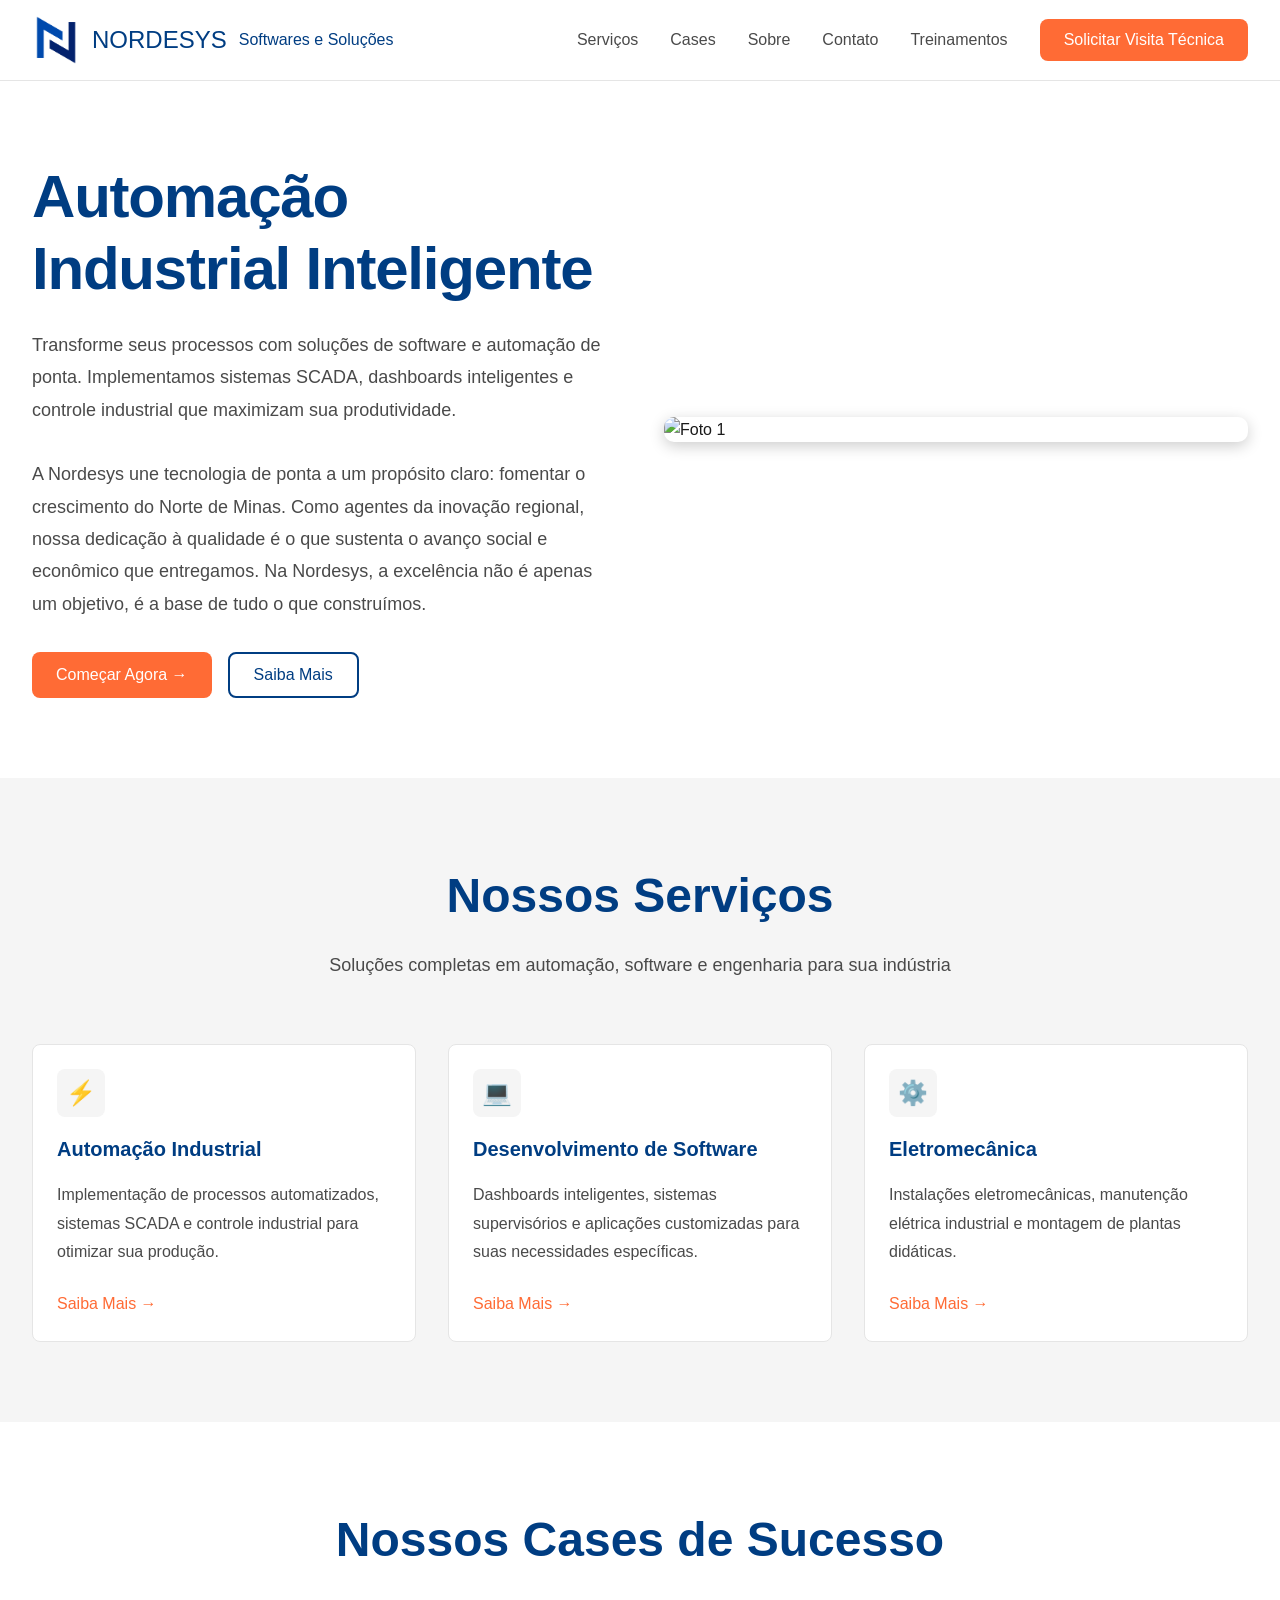
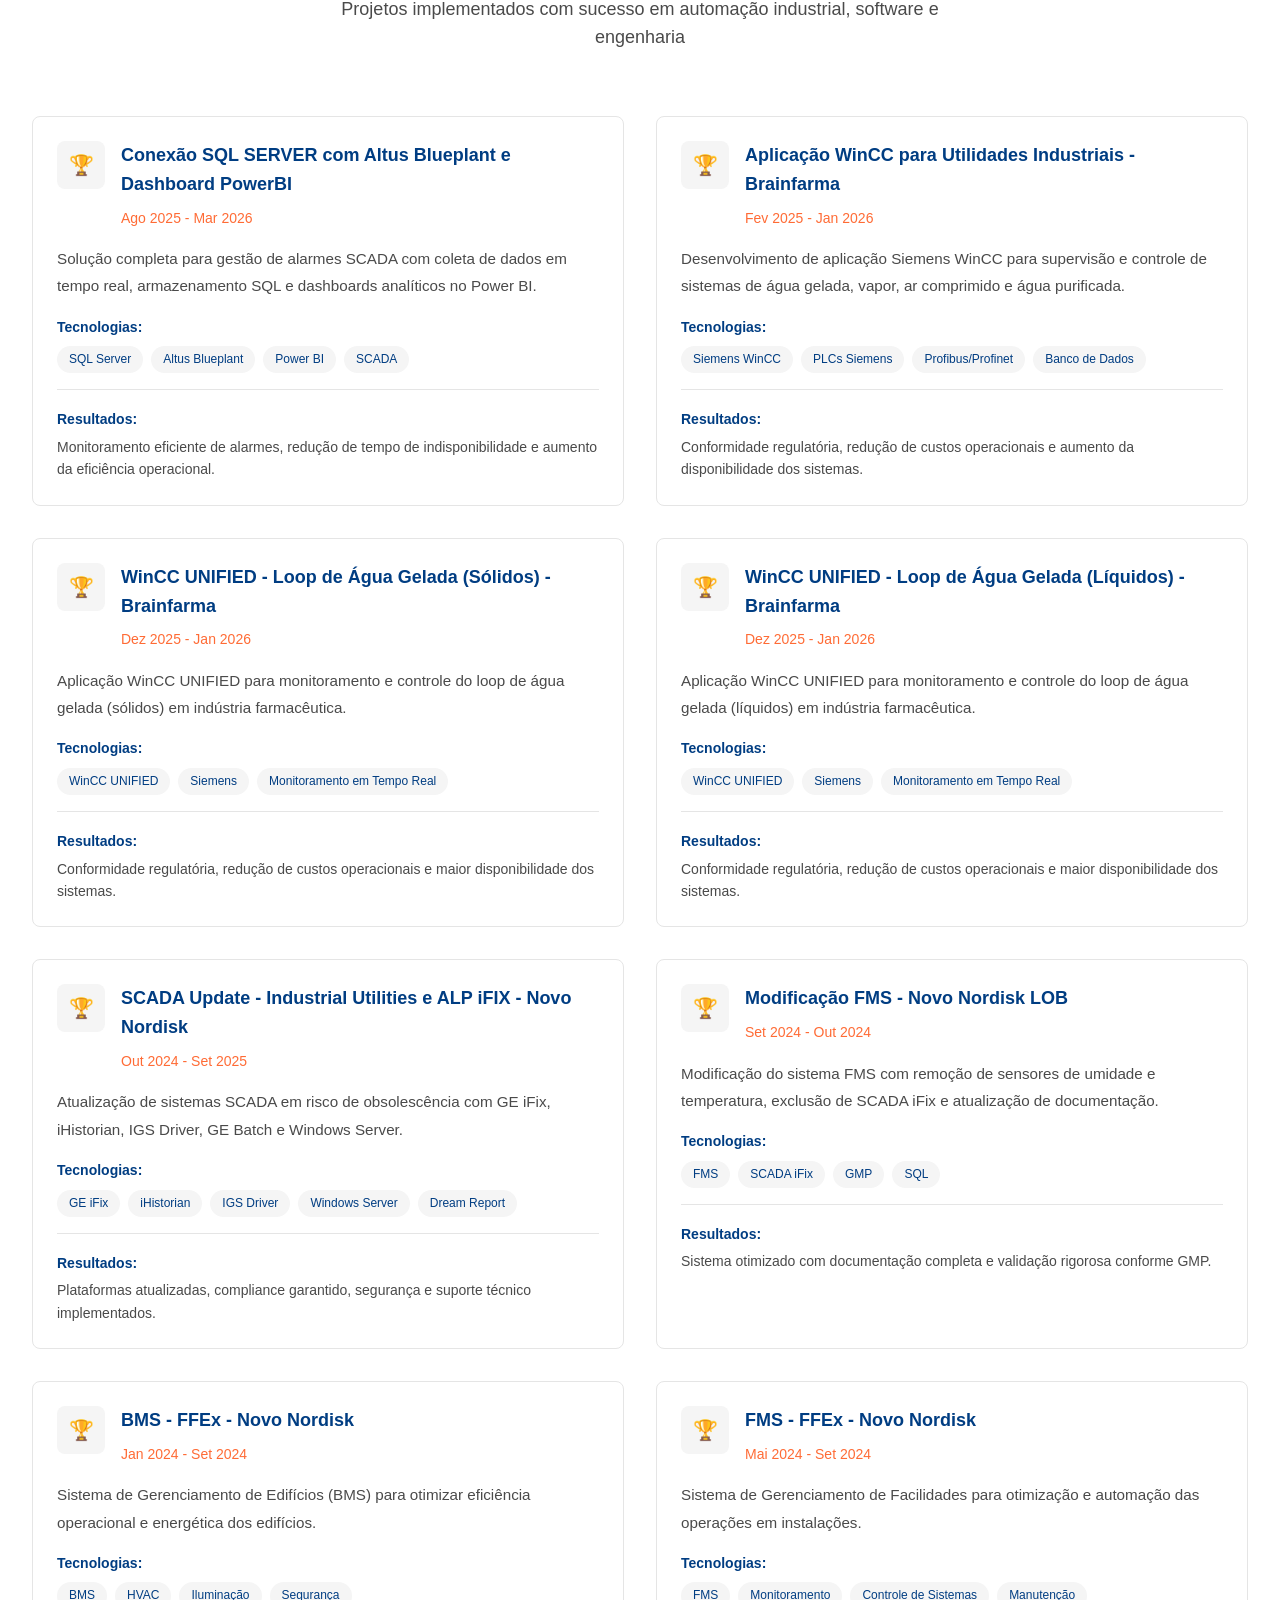
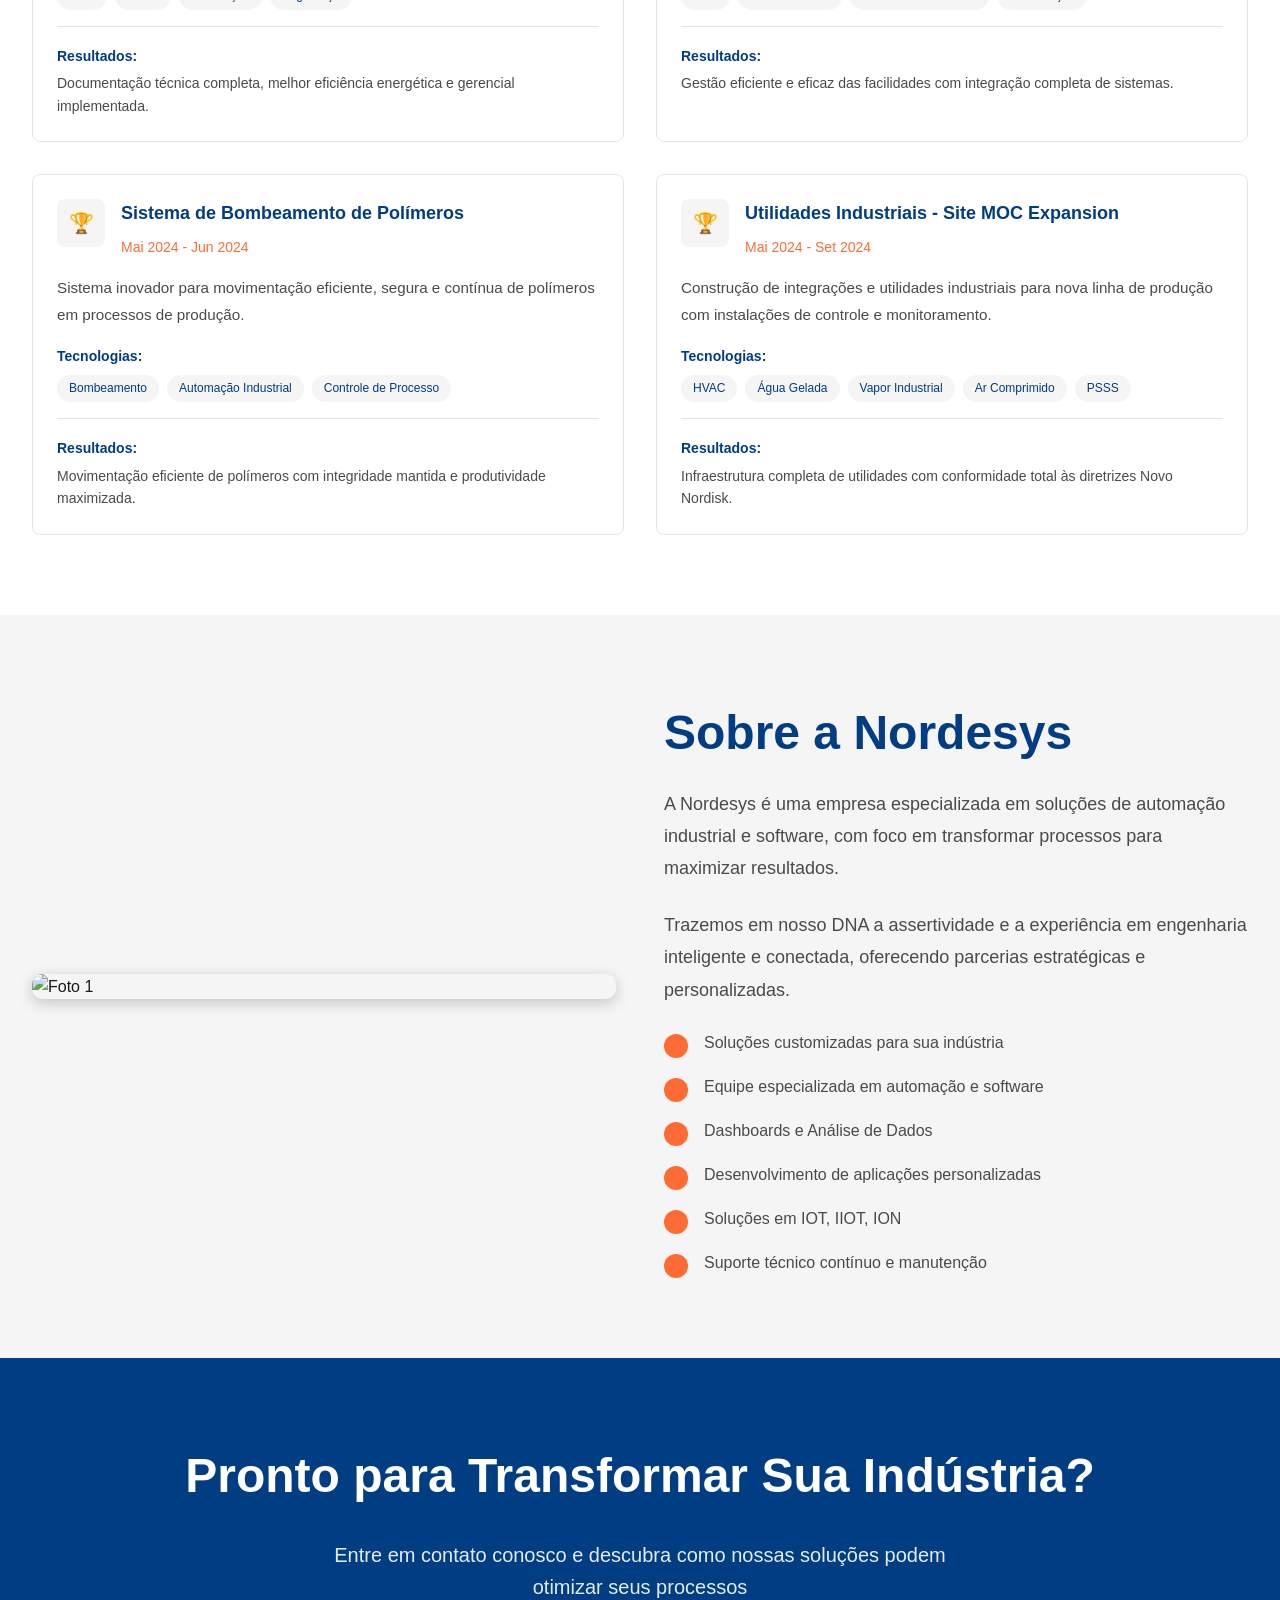
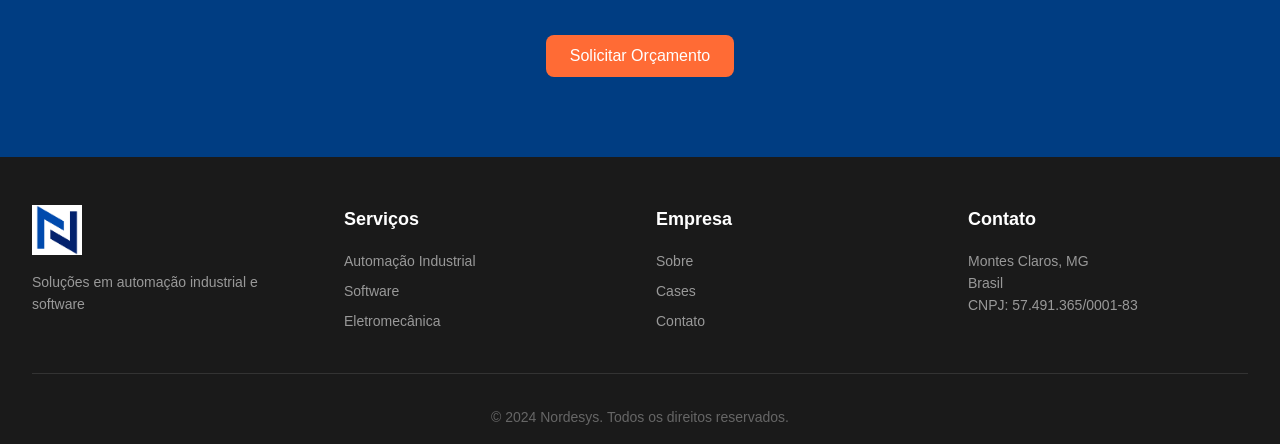
==== index.html @ 4473e9fd "V170320260050" ====
<!DOCTYPE html>
<html lang="pt-BR">
<head>
    <meta charset="UTF-8">
    <meta name="viewport" content="width=device-width, initial-scale=1.0">
    <title>Nordesys - Software e Soluções em Automação Industrial</title>
    <link rel="stylesheet" href="fonts.css">
    <link rel="stylesheet" href="styles.css">
</head>
<body>
    <!-- Header/Navigation -->
    <header class="header">
        <div class="container header-content">
            <div class="logo-section">
                <img src="LOGO.png" alt="Nordesys Logo" class="logo">
                <h2 class="Logo_tex">NORDESYS</h2>
                <h5 class="Logo_tex2">Softwares e Soluções</h5>
            </div>
            <nav class="nav">
                <a href="index.html#servicos" class="nav-link">Serviços</a>
                <a href="index.html#cases" class="nav-link">Cases</a>
                <a href="index.html#sobre" class="nav-link">Sobre</a>
                <a href="index.html#contato" class="nav-link">Contato</a>
                <a href="index.html#contato" class="nav-link">Treinamentos</a>
                <button class="btn btn-accent" onclick= "abrirWhatsApp()">Solicitar Visita Técnica</button>
            </nav>
        </div>
    </header>

    <!-- Hero Section -->
    <section class="hero">
        <div class="container">
            <div class="hero-grid">
                <div class="hero-content animate-slide-in-left">
                    <h1 class="hero-title">Automação Industrial Inteligente</h1>
                    <p class="hero-description">
                        Transforme seus processos com soluções de software e automação de ponta. 
                        Implementamos sistemas SCADA, dashboards inteligentes e controle industrial 
                        que maximizam sua produtividade.
                    </p>
                    <p class="hero-description">
                        A Nordesys une tecnologia de ponta a um propósito claro: fomentar o 
                        crescimento do Norte de Minas. Como agentes da inovação regional, 
                        nossa dedicação à qualidade é o que sustenta o avanço social e econômico 
                        que entregamos. Na Nordesys, a excelência não é apenas um objetivo, é a 
                        base de tudo o que construímos.
                    </p>
                    <div class="hero-buttons">
                        <button class="btn btn-accent" onclick= "abrirWhatsApp()" >Começar Agora →</button>
                        <button class="btn btn-outline">Saiba Mais</button>
                    </div>
                </div>
                <div class="hero-image animate-slide-in-right">
                    <div class="slider-container">
                        <div class="slider">
                            <img src="https://assets.blog.siemens.com/uploads/2025/04/simatic-wincc-v8-visual-landscape_small.jpeg" alt="Foto 1">
                            <img src="https://yuvandoo.com/images/img-160425020.jpg" alt="Foto 2">
                            <img src="https://www.fourcompany.com.br/public/img/blocos/Instrumenta%C3%A7%C3%A3o_Sf0X8UiRQIStfsaTjWTmYoyc9.webp" alt="Foto 3">
                            <img src="https://polocentralcursos.com.br/wp-content/uploads/2022/03/manutencao-industrial-tipos-manutencao-industrial-768x521-1.jpg" alt="Foto 4">
                        </div>
                    </div>
                </div>
            </div>
        </div>
    </section>

    <!-- Serviços Section -->
    <section id="servicos" class="servicos">
        <div class="container">
            <div class="section-header">
                <h2 class="section-title">Nossos Serviços</h2>
                <p class="section-description">Soluções completas em automação, software e engenharia para sua indústria</p>
            </div>

            <div class="servicos-grid">
                <!-- Serviço 1 -->
                <div class="card animate-slide-up">
                    <div class="card-icon">⚡</div>
                    <h3 class="card-title">Automação Industrial</h3>
                    <p class="card-description">
                        Implementação de processos automatizados, sistemas SCADA e controle industrial 
                        para otimizar sua produção.
                    </p>
                    <a href="index.html#" class="card-link">Saiba Mais →</a>
                </div>

                <!-- Serviço 2 -->
                <div class="card animate-slide-up" style="animation-delay: 0.1s">
                    <div class="card-icon">💻</div>
                    <h3 class="card-title">Desenvolvimento de Software</h3>
                    <p class="card-description">
                        Dashboards inteligentes, sistemas supervisórios e aplicações customizadas 
                        para suas necessidades específicas.
                    </p>
                    <a href="index.html#" class="card-link">Saiba Mais →</a>
                </div>

                <!-- Serviço 3 -->
                <div class="card animate-slide-up" style="animation-delay: 0.2s">
                    <div class="card-icon">⚙️</div>
                    <h3 class="card-title">Eletromecânica</h3>
                    <p class="card-description">
                        Instalações eletromecânicas, manutenção elétrica industrial e montagem 
                        de plantas didáticas.
                    </p>
                    <a href="index.html#" class="card-link">Saiba Mais →</a>
                </div>
            </div>
        </div>
    </section>

    <!-- Cases Section -->
    <section id="cases" class="cases">
        <div class="container">
            <div class="section-header">
                <h2 class="section-title">Nossos Cases de Sucesso</h2>
                <p class="section-description">Projetos implementados com sucesso em automação industrial, software e engenharia</p>
            </div>

            <div class="cases-grid" id="casesContainer">
                <!-- Cases serão inseridos aqui pelo JavaScript -->
            </div>
        </div>
    </section>

    <!-- Sobre Section -->
    <section id="sobre" class="sobre">
        <div class="container">
            <div class="sobre-grid">
                    <div class="slider-container">
                         <div class="slider">
                            <img src="https://assets.blog.siemens.com/uploads/2025/04/simatic-wincc-v8-visual-landscape_small.jpeg" alt="Foto 1">
                            <img src="https://yuvandoo.com/images/img-160425020.jpg" alt="Foto 2">
                            <img src="https://www.fourcompany.com.br/public/img/blocos/Instrumenta%C3%A7%C3%A3o_Sf0X8UiRQIStfsaTjWTmYoyc9.webp" alt="Foto 3">
                            <img src="https://polocentralcursos.com.br/wp-content/uploads/2022/03/manutencao-industrial-tipos-manutencao-industrial-768x521-1.jpg" alt="Foto 4">
                        </div>
                    </div>
                    <!--div class="gradient-box gradient-orange">
                        <svg class="hero-icon" viewBox="0 0 24 24" fill="none" stroke="currentColor" stroke-width="2">
                            <path d="M3 12a9 9 0 0 1 9-9 9.75 9.75 0 0 1 6.74 2.74L21 8M21 3v6h-6M21 12a9 9 0 0 1-9 9 9.75 9.75 0 0 1-6.74-2.74L3 16M3 21v-6h6"></path>
                        </svg>
                        <p class="gradient-text">Resultados Comprovados</p>
                    </div-->
                <div class="sobre-content animate-slide-in-right">
                    <h2 class="section-title">Sobre a Nordesys</h2>
                    <p class="sobre-text">
                        A Nordesys é uma empresa especializada em soluções de automação industrial 
                        e software, com foco em transformar processos para maximizar resultados.
                    </p>
                    <p class="sobre-text">
                        Trazemos em nosso DNA a assertividade e a experiência em engenharia inteligente 
                        e conectada, oferecendo parcerias estratégicas e personalizadas.
                    </p>
                    <div class="sobre-lista">
                        <div class="sobre-item">
                            <div class="sobre-bullet"></div>
                            <p>Soluções customizadas para sua indústria</p>
                        </div>
                        <div class="sobre-item">
                            <div class="sobre-bullet"></div>
                            <p>Equipe especializada em automação e software</p>
                        </div>
                        <div class="sobre-item">
                            <div class="sobre-bullet"></div>
                            <p>Dashboards e Análise de Dados</p>
                        </div>
                        <div class="sobre-item">
                            <div class="sobre-bullet"></div>
                            <p>Desenvolvimento de aplicações personalizadas</p>
                        </div>
                        <div class="sobre-item">
                            <div class="sobre-bullet"></div>
                            <p>Soluções em IOT, IIOT, ION</p>
                        </div>
                        <div class="sobre-item">
                            <div class="sobre-bullet"></div>
                            <p>Suporte técnico contínuo e manutenção</p>
                        </div>
                    </div>
                </div>
            </div>
        </div>
    </section>

    <!-- CTA Section -->
    <section class="cta">
        <div class="container">
            <div class="cta-content">
                <h2 class="cta-title">Pronto para Transformar Sua Indústria?</h2>
                <p class="cta-description">
                    Entre em contato conosco e descubra como nossas soluções podem otimizar seus processos
                </p>
                <button class="btn btn-accent">Solicitar Orçamento</button>
            </div>
        </div>
    </section>

    <!-- Footer -->
    <footer class="footer">
        <div class="container">
            <div class="footer-grid">
                <div class="footer-col">
                    <img src="LOGO.png" alt="Nordesys Logo" class="footer-logo">
                    <p class="footer-text">Soluções em automação industrial e software</p>
                </div>
                <div class="footer-col">
                    <h4 class="footer-title">Serviços</h4>
                    <ul class="footer-list">
                        <li><a href="index.html#" class="footer-link">Automação Industrial</a></li>
                        <li><a href="index.html#" class="footer-link">Software</a></li>
                        <li><a href="index.html#" class="footer-link">Eletromecânica</a></li>
                    </ul>
                </div>
                <div class="footer-col">
                    <h4 class="footer-title">Empresa</h4>
                    <ul class="footer-list">
                        <li><a href="index.html#" class="footer-link">Sobre</a></li>
                        <li><a href="index.html#" class="footer-link">Cases</a></li>
                        <li><a href="index.html#" class="footer-link">Contato</a></li>
                    </ul>
                </div>
                <div class="footer-col">
                    <h4 class="footer-title">Contato</h4>
                    <p class="footer-text">Montes Claros, MG<br>Brasil</p>
                    <p class="footer-text">CNPJ: 57.491.365/0001-83</p>
                </div>
            </div>
            <div class="footer-bottom">
                <p>&copy; 2024 Nordesys. Todos os direitos reservados.</p>
            </div>
        </div>
    </footer>

    <script src="script.js"></script>
</body>
</html>
---- fonts.css ----
/* cyrillic-ext */
@font-face {
  font-family: 'Inter';
  font-style: normal;
  font-weight: 400;
  font-display: swap;
  src: url(fonts/UcC73FwrK3iLTeHuS_nVMrMxCp50SjIa2JL7SUc.woff2) format('woff2');
  unicode-range: U+0460-052F, U+1C80-1C8A, U+20B4, U+2DE0-2DFF, U+A640-A69F, U+FE2E-FE2F;
}
/* cyrillic */
@font-face {
  font-family: 'Inter';
  font-style: normal;
  font-weight: 400;
  font-display: swap;
  src: url(fonts/UcC73FwrK3iLTeHuS_nVMrMxCp50SjIa0ZL7SUc.woff2) format('woff2');
  unicode-range: U+0301, U+0400-045F, U+0490-0491, U+04B0-04B1, U+2116;
}
/* greek-ext */
@font-face {
  font-family: 'Inter';
  font-style: normal;
  font-weight: 400;
  font-display: swap;
  src: url(fonts/UcC73FwrK3iLTeHuS_nVMrMxCp50SjIa2ZL7SUc.woff2) format('woff2');
  unicode-range: U+1F00-1FFF;
}
/* greek */
@font-face {
  font-family: 'Inter';
  font-style: normal;
  font-weight: 400;
  font-display: swap;
  src: url(fonts/UcC73FwrK3iLTeHuS_nVMrMxCp50SjIa1pL7SUc.woff2) format('woff2');
  unicode-range: U+0370-0377, U+037A-037F, U+0384-038A, U+038C, U+038E-03A1, U+03A3-03FF;
}
/* vietnamese */
@font-face {
  font-family: 'Inter';
  font-style: normal;
  font-weight: 400;
  font-display: swap;
  src: url(fonts/UcC73FwrK3iLTeHuS_nVMrMxCp50SjIa2pL7SUc.woff2) format('woff2');
  unicode-range: U+0102-0103, U+0110-0111, U+0128-0129, U+0168-0169, U+01A0-01A1, U+01AF-01B0, U+0300-0301, U+0303-0304, U+0308-0309, U+0323, U+0329, U+1EA0-1EF9, U+20AB;
}
/* latin-ext */
@font-face {
  font-family: 'Inter';
  font-style: normal;
  font-weight: 400;
  font-display: swap;
  src: url(fonts/UcC73FwrK3iLTeHuS_nVMrMxCp50SjIa25L7SUc.woff2) format('woff2');
  unicode-range: U+0100-02BA, U+02BD-02C5, U+02C7-02CC, U+02CE-02D7, U+02DD-02FF, U+0304, U+0308, U+0329, U+1D00-1DBF, U+1E00-1E9F, U+1EF2-1EFF, U+2020, U+20A0-20AB, U+20AD-20C0, U+2113, U+2C60-2C7F, U+A720-A7FF;
}
/* latin */
@font-face {
  font-family: 'Inter';
  font-style: normal;
  font-weight: 400;
  font-display: swap;
  src: url(fonts/UcC73FwrK3iLTeHuS_nVMrMxCp50SjIa1ZL7.woff2) format('woff2');
  unicode-range: U+0000-00FF, U+0131, U+0152-0153, U+02BB-02BC, U+02C6, U+02DA, U+02DC, U+0304, U+0308, U+0329, U+2000-206F, U+20AC, U+2122, U+2191, U+2193, U+2212, U+2215, U+FEFF, U+FFFD;
}
/* cyrillic-ext */
@font-face {
  font-family: 'Inter';
  font-style: normal;
  font-weight: 500;
  font-display: swap;
  src: url(fonts/UcC73FwrK3iLTeHuS_nVMrMxCp50SjIa2JL7SUc.woff2) format('woff2');
  unicode-range: U+0460-052F, U+1C80-1C8A, U+20B4, U+2DE0-2DFF, U+A640-A69F, U+FE2E-FE2F;
}
/* cyrillic */
@font-face {
  font-family: 'Inter';
  font-style: normal;
  font-weight: 500;
  font-display: swap;
  src: url(fonts/UcC73FwrK3iLTeHuS_nVMrMxCp50SjIa0ZL7SUc.woff2) format('woff2');
  unicode-range: U+0301, U+0400-045F, U+0490-0491, U+04B0-04B1, U+2116;
}
/* greek-ext */
@font-face {
  font-family: 'Inter';
  font-style: normal;
  font-weight: 500;
  font-display: swap;
  src: url(fonts/UcC73FwrK3iLTeHuS_nVMrMxCp50SjIa2ZL7SUc.woff2) format('woff2');
  unicode-range: U+1F00-1FFF;
}
/* greek */
@font-face {
  font-family: 'Inter';
  font-style: normal;
  font-weight: 500;
  font-display: swap;
  src: url(fonts/UcC73FwrK3iLTeHuS_nVMrMxCp50SjIa1pL7SUc.woff2) format('woff2');
  unicode-range: U+0370-0377, U+037A-037F, U+0384-038A, U+038C, U+038E-03A1, U+03A3-03FF;
}
/* vietnamese */
@font-face {
  font-family: 'Inter';
  font-style: normal;
  font-weight: 500;
  font-display: swap;
  src: url(fonts/UcC73FwrK3iLTeHuS_nVMrMxCp50SjIa2pL7SUc.woff2) format('woff2');
  unicode-range: U+0102-0103, U+0110-0111, U+0128-0129, U+0168-0169, U+01A0-01A1, U+01AF-01B0, U+0300-0301, U+0303-0304, U+0308-0309, U+0323, U+0329, U+1EA0-1EF9, U+20AB;
}
/* latin-ext */
@font-face {
  font-family: 'Inter';
  font-style: normal;
  font-weight: 500;
  font-display: swap;
  src: url(fonts/UcC73FwrK3iLTeHuS_nVMrMxCp50SjIa25L7SUc.woff2) format('woff2');
  unicode-range: U+0100-02BA, U+02BD-02C5, U+02C7-02CC, U+02CE-02D7, U+02DD-02FF, U+0304, U+0308, U+0329, U+1D00-1DBF, U+1E00-1E9F, U+1EF2-1EFF, U+2020, U+20A0-20AB, U+20AD-20C0, U+2113, U+2C60-2C7F, U+A720-A7FF;
}
/* latin */
@font-face {
  font-family: 'Inter';
  font-style: normal;
  font-weight: 500;
  font-display: swap;
  src: url(fonts/UcC73FwrK3iLTeHuS_nVMrMxCp50SjIa1ZL7.woff2) format('woff2');
  unicode-range: U+0000-00FF, U+0131, U+0152-0153, U+02BB-02BC, U+02C6, U+02DA, U+02DC, U+0304, U+0308, U+0329, U+2000-206F, U+20AC, U+2122, U+2191, U+2193, U+2212, U+2215, U+FEFF, U+FFFD;
}
/* cyrillic-ext */
@font-face {
  font-family: 'Inter';
  font-style: normal;
  font-weight: 600;
  font-display: swap;
  src: url(fonts/UcC73FwrK3iLTeHuS_nVMrMxCp50SjIa2JL7SUc.woff2) format('woff2');
  unicode-range: U+0460-052F, U+1C80-1C8A, U+20B4, U+2DE0-2DFF, U+A640-A69F, U+FE2E-FE2F;
}
/* cyrillic */
@font-face {
  font-family: 'Inter';
  font-style: normal;
  font-weight: 600;
  font-display: swap;
  src: url(fonts/UcC73FwrK3iLTeHuS_nVMrMxCp50SjIa0ZL7SUc.woff2) format('woff2');
  unicode-range: U+0301, U+0400-045F, U+0490-0491, U+04B0-04B1, U+2116;
}
/* greek-ext */
@font-face {
  font-family: 'Inter';
  font-style: normal;
  font-weight: 600;
  font-display: swap;
  src: url(fonts/UcC73FwrK3iLTeHuS_nVMrMxCp50SjIa2ZL7SUc.woff2) format('woff2');
  unicode-range: U+1F00-1FFF;
}
/* greek */
@font-face {
  font-family: 'Inter';
  font-style: normal;
  font-weight: 600;
  font-display: swap;
  src: url(fonts/UcC73FwrK3iLTeHuS_nVMrMxCp50SjIa1pL7SUc.woff2) format('woff2');
  unicode-range: U+0370-0377, U+037A-037F, U+0384-038A, U+038C, U+038E-03A1, U+03A3-03FF;
}
/* vietnamese */
@font-face {
  font-family: 'Inter';
  font-style: normal;
  font-weight: 600;
  font-display: swap;
  src: url(fonts/UcC73FwrK3iLTeHuS_nVMrMxCp50SjIa2pL7SUc.woff2) format('woff2');
  unicode-range: U+0102-0103, U+0110-0111, U+0128-0129, U+0168-0169, U+01A0-01A1, U+01AF-01B0, U+0300-0301, U+0303-0304, U+0308-0309, U+0323, U+0329, U+1EA0-1EF9, U+20AB;
}
/* latin-ext */
@font-face {
  font-family: 'Inter';
  font-style: normal;
  font-weight: 600;
  font-display: swap;
  src: url(fonts/UcC73FwrK3iLTeHuS_nVMrMxCp50SjIa25L7SUc.woff2) format('woff2');
  unicode-range: U+0100-02BA, U+02BD-02C5, U+02C7-02CC, U+02CE-02D7, U+02DD-02FF, U+0304, U+0308, U+0329, U+1D00-1DBF, U+1E00-1E9F, U+1EF2-1EFF, U+2020, U+20A0-20AB, U+20AD-20C0, U+2113, U+2C60-2C7F, U+A720-A7FF;
}
/* latin */
@font-face {
  font-family: 'Inter';
  font-style: normal;
  font-weight: 600;
  font-display: swap;
  src: url(fonts/UcC73FwrK3iLTeHuS_nVMrMxCp50SjIa1ZL7.woff2) format('woff2');
  unicode-range: U+0000-00FF, U+0131, U+0152-0153, U+02BB-02BC, U+02C6, U+02DA, U+02DC, U+0304, U+0308, U+0329, U+2000-206F, U+20AC, U+2122, U+2191, U+2193, U+2212, U+2215, U+FEFF, U+FFFD;
}
/* cyrillic-ext */
@font-face {
  font-family: 'Inter';
  font-style: normal;
  font-weight: 700;
  font-display: swap;
  src: url(fonts/UcC73FwrK3iLTeHuS_nVMrMxCp50SjIa2JL7SUc.woff2) format('woff2');
  unicode-range: U+0460-052F, U+1C80-1C8A, U+20B4, U+2DE0-2DFF, U+A640-A69F, U+FE2E-FE2F;
}
/* cyrillic */
@font-face {
  font-family: 'Inter';
  font-style: normal;
  font-weight: 700;
  font-display: swap;
  src: url(fonts/UcC73FwrK3iLTeHuS_nVMrMxCp50SjIa0ZL7SUc.woff2) format('woff2');
  unicode-range: U+0301, U+0400-045F, U+0490-0491, U+04B0-04B1, U+2116;
}
/* greek-ext */
@font-face {
  font-family: 'Inter';
  font-style: normal;
  font-weight: 700;
  font-display: swap;
  src: url(fonts/UcC73FwrK3iLTeHuS_nVMrMxCp50SjIa2ZL7SUc.woff2) format('woff2');
  unicode-range: U+1F00-1FFF;
}
/* greek */
@font-face {
  font-family: 'Inter';
  font-style: normal;
  font-weight: 700;
  font-display: swap;
  src: url(fonts/UcC73FwrK3iLTeHuS_nVMrMxCp50SjIa1pL7SUc.woff2) format('woff2');
  unicode-range: U+0370-0377, U+037A-037F, U+0384-038A, U+038C, U+038E-03A1, U+03A3-03FF;
}
/* vietnamese */
@font-face {
  font-family: 'Inter';
  font-style: normal;
  font-weight: 700;
  font-display: swap;
  src: url(fonts/UcC73FwrK3iLTeHuS_nVMrMxCp50SjIa2pL7SUc.woff2) format('woff2');
  unicode-range: U+0102-0103, U+0110-0111, U+0128-0129, U+0168-0169, U+01A0-01A1, U+01AF-01B0, U+0300-0301, U+0303-0304, U+0308-0309, U+0323, U+0329, U+1EA0-1EF9, U+20AB;
}
/* latin-ext */
@font-face {
  font-family: 'Inter';
  font-style: normal;
  font-weight: 700;
  font-display: swap;
  src: url(fonts/UcC73FwrK3iLTeHuS_nVMrMxCp50SjIa25L7SUc.woff2) format('woff2');
  unicode-range: U+0100-02BA, U+02BD-02C5, U+02C7-02CC, U+02CE-02D7, U+02DD-02FF, U+0304, U+0308, U+0329, U+1D00-1DBF, U+1E00-1E9F, U+1EF2-1EFF, U+2020, U+20A0-20AB, U+20AD-20C0, U+2113, U+2C60-2C7F, U+A720-A7FF;
}
/* latin */
@font-face {
  font-family: 'Inter';
  font-style: normal;
  font-weight: 700;
  font-display: swap;
  src: url(fonts/UcC73FwrK3iLTeHuS_nVMrMxCp50SjIa1ZL7.woff2) format('woff2');
  unicode-range: U+0000-00FF, U+0131, U+0152-0153, U+02BB-02BC, U+02C6, U+02DA, U+02DC, U+0304, U+0308, U+0329, U+2000-206F, U+20AC, U+2122, U+2191, U+2193, U+2212, U+2215, U+FEFF, U+FFFD;
}
/* devanagari */
@font-face {
  font-family: 'Poppins';
  font-style: normal;
  font-weight: 400;
  font-display: swap;
  src: url(fonts/pxiEyp8kv8JHgFVrJJbecmNE.woff2) format('woff2');
  unicode-range: U+0900-097F, U+1CD0-1CF9, U+200C-200D, U+20A8, U+20B9, U+20F0, U+25CC, U+A830-A839, U+A8E0-A8FF, U+11B00-11B09;
}
/* latin-ext */
@font-face {
  font-family: 'Poppins';
  font-style: normal;
  font-weight: 400;
  font-display: swap;
  src: url(fonts/pxiEyp8kv8JHgFVrJJnecmNE.woff2) format('woff2');
  unicode-range: U+0100-02BA, U+02BD-02C5, U+02C7-02CC, U+02CE-02D7, U+02DD-02FF, U+0304, U+0308, U+0329, U+1D00-1DBF, U+1E00-1E9F, U+1EF2-1EFF, U+2020, U+20A0-20AB, U+20AD-20C0, U+2113, U+2C60-2C7F, U+A720-A7FF;
}
/* latin */
@font-face {
  font-family: 'Poppins';
  font-style: normal;
  font-weight: 400;
  font-display: swap;
  src: url(fonts/pxiEyp8kv8JHgFVrJJfecg.woff2) format('woff2');
  unicode-range: U+0000-00FF, U+0131, U+0152-0153, U+02BB-02BC, U+02C6, U+02DA, U+02DC, U+0304, U+0308, U+0329, U+2000-206F, U+20AC, U+2122, U+2191, U+2193, U+2212, U+2215, U+FEFF, U+FFFD;
}
/* devanagari */
@font-face {
  font-family: 'Poppins';
  font-style: normal;
  font-weight: 500;
  font-display: swap;
  src: url(fonts/pxiByp8kv8JHgFVrLGT9Z11lFc-K.woff2) format('woff2');
  unicode-range: U+0900-097F, U+1CD0-1CF9, U+200C-200D, U+20A8, U+20B9, U+20F0, U+25CC, U+A830-A839, U+A8E0-A8FF, U+11B00-11B09;
}
/* latin-ext */
@font-face {
  font-family: 'Poppins';
  font-style: normal;
  font-weight: 500;
  font-display: swap;
  src: url(fonts/pxiByp8kv8JHgFVrLGT9Z1JlFc-K.woff2) format('woff2');
  unicode-range: U+0100-02BA, U+02BD-02C5, U+02C7-02CC, U+02CE-02D7, U+02DD-02FF, U+0304, U+0308, U+0329, U+1D00-1DBF, U+1E00-1E9F, U+1EF2-1EFF, U+2020, U+20A0-20AB, U+20AD-20C0, U+2113, U+2C60-2C7F, U+A720-A7FF;
}
/* latin */
@font-face {
  font-family: 'Poppins';
  font-style: normal;
  font-weight: 500;
  font-display: swap;
  src: url(fonts/pxiByp8kv8JHgFVrLGT9Z1xlFQ.woff2) format('woff2');
  unicode-range: U+0000-00FF, U+0131, U+0152-0153, U+02BB-02BC, U+02C6, U+02DA, U+02DC, U+0304, U+0308, U+0329, U+2000-206F, U+20AC, U+2122, U+2191, U+2193, U+2212, U+2215, U+FEFF, U+FFFD;
}
/* devanagari */
@font-face {
  font-family: 'Poppins';
  font-style: normal;
  font-weight: 600;
  font-display: swap;
  src: url(fonts/pxiByp8kv8JHgFVrLEj6Z11lFc-K.woff2) format('woff2');
  unicode-range: U+0900-097F, U+1CD0-1CF9, U+200C-200D, U+20A8, U+20B9, U+20F0, U+25CC, U+A830-A839, U+A8E0-A8FF, U+11B00-11B09;
}
/* latin-ext */
@font-face {
  font-family: 'Poppins';
  font-style: normal;
  font-weight: 600;
  font-display: swap;
  src: url(fonts/pxiByp8kv8JHgFVrLEj6Z1JlFc-K.woff2) format('woff2');
  unicode-range: U+0100-02BA, U+02BD-02C5, U+02C7-02CC, U+02CE-02D7, U+02DD-02FF, U+0304, U+0308, U+0329, U+1D00-1DBF, U+1E00-1E9F, U+1EF2-1EFF, U+2020, U+20A0-20AB, U+20AD-20C0, U+2113, U+2C60-2C7F, U+A720-A7FF;
}
/* latin */
@font-face {
  font-family: 'Poppins';
  font-style: normal;
  font-weight: 600;
  font-display: swap;
  src: url(fonts/pxiByp8kv8JHgFVrLEj6Z1xlFQ.woff2) format('woff2');
  unicode-range: U+0000-00FF, U+0131, U+0152-0153, U+02BB-02BC, U+02C6, U+02DA, U+02DC, U+0304, U+0308, U+0329, U+2000-206F, U+20AC, U+2122, U+2191, U+2193, U+2212, U+2215, U+FEFF, U+FFFD;
}
/* devanagari */
@font-face {
  font-family: 'Poppins';
  font-style: normal;
  font-weight: 700;
  font-display: swap;
  src: url(fonts/pxiByp8kv8JHgFVrLCz7Z11lFc-K.woff2) format('woff2');
  unicode-range: U+0900-097F, U+1CD0-1CF9, U+200C-200D, U+20A8, U+20B9, U+20F0, U+25CC, U+A830-A839, U+A8E0-A8FF, U+11B00-11B09;
}
/* latin-ext */
@font-face {
  font-family: 'Poppins';
  font-style: normal;
  font-weight: 700;
  font-display: swap;
  src: url(fonts/pxiByp8kv8JHgFVrLCz7Z1JlFc-K.woff2) format('woff2');
  unicode-range: U+0100-02BA, U+02BD-02C5, U+02C7-02CC, U+02CE-02D7, U+02DD-02FF, U+0304, U+0308, U+0329, U+1D00-1DBF, U+1E00-1E9F, U+1EF2-1EFF, U+2020, U+20A0-20AB, U+20AD-20C0, U+2113, U+2C60-2C7F, U+A720-A7FF;
}
/* latin */
@font-face {
  font-family: 'Poppins';
  font-style: normal;
  font-weight: 700;
  font-display: swap;
  src: url(fonts/pxiByp8kv8JHgFVrLCz7Z1xlFQ.woff2) format('woff2');
  unicode-range: U+0000-00FF, U+0131, U+0152-0153, U+02BB-02BC, U+02C6, U+02DA, U+02DC, U+0304, U+0308, U+0329, U+2000-206F, U+20AC, U+2122, U+2191, U+2193, U+2212, U+2215, U+FEFF, U+FFFD;
}
/* devanagari */
@font-face {
  font-family: 'Poppins';
  font-style: normal;
  font-weight: 800;
  font-display: swap;
  src: url(fonts/pxiByp8kv8JHgFVrLDD4Z11lFc-K.woff2) format('woff2');
  unicode-range: U+0900-097F, U+1CD0-1CF9, U+200C-200D, U+20A8, U+20B9, U+20F0, U+25CC, U+A830-A839, U+A8E0-A8FF, U+11B00-11B09;
}
/* latin-ext */
@font-face {
  font-family: 'Poppins';
  font-style: normal;
  font-weight: 800;
  font-display: swap;
  src: url(fonts/pxiByp8kv8JHgFVrLDD4Z1JlFc-K.woff2) format('woff2');
  unicode-range: U+0100-02BA, U+02BD-02C5, U+02C7-02CC, U+02CE-02D7, U+02DD-02FF, U+0304, U+0308, U+0329, U+1D00-1DBF, U+1E00-1E9F, U+1EF2-1EFF, U+2020, U+20A0-20AB, U+20AD-20C0, U+2113, U+2C60-2C7F, U+A720-A7FF;
}
/* latin */
@font-face {
  font-family: 'Poppins';
  font-style: normal;
  font-weight: 800;
  font-display: swap;
  src: url(fonts/pxiByp8kv8JHgFVrLDD4Z1xlFQ.woff2) format('woff2');
  unicode-range: U+0000-00FF, U+0131, U+0152-0153, U+02BB-02BC, U+02C6, U+02DA, U+02DC, U+0304, U+0308, U+0329, U+2000-206F, U+20AC, U+2122, U+2191, U+2193, U+2212, U+2215, U+FEFF, U+FFFD;
}
---- styles.css ----
/* Design: Minimalismo Técnico Moderno */
/* Cores: Azul Marinho (#003D82), Laranja (#FF6B35), Branco, Cinza */

* {
    margin: 0;
    padding: 0;
    box-sizing: border-box;
}

:root {
    --primary: #003D82;
    --primary-light: #0052B3;
    --accent: #FF6B35;
    --accent-light: #FF8555;
    --secondary: #4A4A4A;
    --secondary-light: #6B6B6B;
    --background: #FFFFFF;
    --foreground: #1A1A1A;
    --border: #E5E5E5;
    --muted: #F5F5F5;
    --dark-bg: #1A1A1A;
}

html {
    scroll-behavior: smooth;
}

body {
    font-family: 'Inter', sans-serif;
    background-color: var(--background);
    color: var(--foreground);
    line-height: 1.6;
}

.container {
    width: 100%;
    max-width: 1280px;
    margin: 0 auto;
    padding: 0 1rem;
}

@media (min-width: 640px) {
    .container {
        padding: 0 1.5rem;
    }
}

@media (min-width: 1024px) {
    .container {
        padding: 0 2rem;
    }
}

/* Header */
.header {
    position: sticky;
    top: 0;
    z-index: 50;
    border-bottom: 1px solid var(--border);
    animation: fadeIn 0.6s ease-out;
}

.header-content {
    display: flex;
    align-items: center;
    justify-content: space-between;
    height: 80px;
}

.logo-section {
    display: flex;
    align-items: center;
    gap: 0.75rem;
}
.logo {
    height: 48px;
    width: auto;
}

.nav {
    display: none;
    align-items: center;
    gap: 2rem;
}

@media (min-width: 768px) {
    .nav {
        display: flex;
    }
}

.nav-link {
    color: var(--secondary);
    text-decoration: none;
    transition: color 0.3s ease;
    font-weight: 500;
}

.nav-link:hover {
    color: var(--primary);
}

/* Buttons */
.btn {
    padding: 0.75rem 1.5rem;
    border: none;
    border-radius: 0.5rem;
    font-weight: 500;
    cursor: pointer;
    transition: all 0.3s ease;
    font-family: 'Inter', sans-serif;
    font-size: 1rem;
}

.btn-primary {
    background-color: var(--primary);
    color: white;
}

.btn-primary:hover {
    background-color: var(--primary-light);
}

.btn-accent {
    background-color: var(--accent);
    color: white;
}

.btn-accent:hover {
    background-color: var(--accent-light);
}

.btn-outline {
    border: 2px solid var(--primary);
    color: var(--primary);
    background-color: transparent;
}

.btn-outline:hover {
    background-color: var(--primary);
    color: white;
}

.btn:active {
    transform: scale(0.95);
}

/* Hero Section */
.hero {
    padding: 5rem 0;
    background-color: var(--background);
    animation: fadeIn 0.6s ease-out;
}

.hero-grid {
    display: grid;
    grid-template-columns: 1fr;
    gap: 3rem;
    align-items: center;
}

@media (min-width: 768px) {
    .hero-grid {
        grid-template-columns: 1fr 1fr;
    }
}
.Logo_tex{
    font-family: 'Poppins', sans-serif;
    font-size: 1.5rem;
    font-weight: 30;
    color: var(--primary);
    align-items: center;

}.Logo_tex2{
    font-family: 'Poppins', sans-serif;
    font-size: 1rem;
    font-weight: 20;
    color: var(--primary);
    align-items: center;
}
.hero-title {
    font-family: 'Poppins', sans-serif;
    font-size: 3rem;
    font-weight: 700;
    color: var(--primary);
    margin-bottom: 1.5rem;
    line-height: 1.2;
    letter-spacing: -0.02em;
}

@media (min-width: 768px) {
    .hero-title {
        font-size: 3.75rem;
    }
}

.hero-description {
    font-size: 1.125rem;
    color: var(--secondary);
    margin-bottom: 2rem;
    line-height: 1.8;
}

.hero-buttons {
    display: flex;
    gap: 1rem;
    flex-wrap: wrap;
}

.hero-image {
    display: flex;
    align-items: center;
    justify-content: center;
}

.gradient-box {
    background: linear-gradient(135deg, var(--primary) 0%, var(--primary-light) 100%);
    border-radius: 0.5rem;
    padding: 3rem;
    height: 24rem;
    display: flex;
    flex-direction: column;
    align-items: center;
    justify-content: center;
    text-align: center;
}

.gradient-box.gradient-orange {
    background: linear-gradient(135deg, var(--accent) 0%, var(--accent-light) 100%);
}

.hero-icon {
    width: 6rem;
    height: 6rem;
    color: white;
    margin-bottom: 1rem;
    opacity: 0.8;
}

.gradient-text {
    color: white;
    font-size: 1.125rem;
    font-weight: 500;
}

/* Serviços Section */
.servicos {
    padding: 5rem 0;
    background-color: var(--muted);
}

.section-header {
    text-align: center;
    margin-bottom: 4rem;
    animation: slideUp 0.6s ease-out;
}

.section-title {
    font-family: 'Poppins', sans-serif;
    font-size: 2.25rem;
    font-weight: 700;
    color: var(--primary);
    margin-bottom: 1rem;
}

@media (min-width: 768px) {
    .section-title {
        font-size: 3rem;
    }
}

.section-description {
    font-size: 1.125rem;
    color: var(--secondary);
    max-width: 42rem;
    margin: 0 auto;
}

.servicos-grid {
    display: grid;
    grid-template-columns: 1fr;
    gap: 2rem;
}

@media (min-width: 768px) {
    .servicos-grid {
        grid-template-columns: repeat(3, 1fr);
    }
}

/* Cards */
.card {
    background-color: white;
    border: 1px solid var(--border);
    border-radius: 0.5rem;
    padding: 1.5rem;
    transition: all 0.3s ease;
}

.card:hover {
    box-shadow: 0 10px 25px rgba(0, 0, 0, 0.1);
}

.card-icon {
    width: 3rem;
    height: 3rem;
    display: flex;
    align-items: center;
    justify-content: center;
    background-color: var(--muted);
    border-radius: 0.5rem;
    font-size: 1.5rem;
    margin-bottom: 1rem;
}

.card-title {
    font-family: 'Poppins', sans-serif;
    font-size: 1.25rem;
    font-weight: 600;
    color: var(--primary);
    margin-bottom: 1rem;
}

.card-description {
    color: var(--secondary);
    margin-bottom: 1.5rem;
    line-height: 1.8;
}

.card-link {
    color: var(--accent);
    text-decoration: none;
    font-weight: 500;
    transition: color 0.3s ease;
    display: inline-flex;
    align-items: center;
    gap: 0.5rem;
}

.card-link:hover {
    color: var(--accent-light);
}

/* Cases Section */
.cases {
    padding: 5rem 0;
    background-color: var(--background);
}

.cases-grid {
    display: grid;
    grid-template-columns: 1fr;
    gap: 2rem;
}

@media (min-width: 768px) {
    .cases-grid {
        grid-template-columns: repeat(2, 1fr);
    }
}

.case-card {
    background-color: white;
    border: 1px solid var(--border);
    border-radius: 0.5rem;
    padding: 1.5rem;
    transition: all 0.3s ease;
}

.case-card:hover {
    box-shadow: 0 10px 25px rgba(0, 0, 0, 0.1);
}

.case-header {
    display: flex;
    align-items: flex-start;
    gap: 1rem;
    margin-bottom: 1rem;
}

.case-icon {
    width: 3rem;
    height: 3rem;
    display: flex;
    align-items: center;
    justify-content: center;
    background-color: var(--muted);
    border-radius: 0.5rem;
    flex-shrink: 0;
    font-size: 1.25rem;
}

.case-title {
    font-family: 'Poppins', sans-serif;
    font-size: 1.125rem;
    font-weight: 600;
    color: var(--primary);
    margin-bottom: 0.5rem;
}

.case-period {
    font-size: 0.875rem;
    color: var(--accent);
    font-weight: 500;
}

.case-description {
    color: var(--secondary);
    margin-bottom: 1rem;
    line-height: 1.8;
    font-size: 0.95rem;
}

.case-technologies {
    margin-bottom: 1rem;
}

.case-tech-label {
    font-size: 0.875rem;
    font-weight: 600;
    color: var(--primary);
    margin-bottom: 0.5rem;
    display: block;
}

.case-tech-list {
    display: flex;
    flex-wrap: wrap;
    gap: 0.5rem;
}

.case-tech-tag {
    display: inline-block;
    background-color: var(--muted);
    color: var(--primary);
    font-size: 0.75rem;
    padding: 0.25rem 0.75rem;
    border-radius: 9999px;
}

.case-results {
    padding-top: 1rem;
    border-top: 1px solid var(--border);
}

.case-results-label {
    font-size: 0.875rem;
    font-weight: 600;
    color: var(--primary);
}

.case-results-text {
    font-size: 0.875rem;
    color: var(--secondary);
    margin-top: 0.25rem;
}

/* Sobre Section */
.sobre {
    padding: 5rem 0;
    background-color: var(--muted);
}

.sobre-grid {
    display: grid;
    grid-template-columns: 1fr;
    gap: 3rem;
    align-items: center;
}

@media (min-width: 768px) {
    .sobre-grid {
        grid-template-columns: 1fr 1fr;
    }
}

.sobre-text {
    font-size: 1.125rem;
    color: var(--secondary);
    margin-bottom: 1.5rem;
    line-height: 1.8;
}

.sobre-lista {
    display: flex;
    flex-direction: column;
    gap: 1rem;
}

.sobre-item {
    display: flex;
    align-items: flex-start;
    gap: 1rem;
}

.sobre-bullet {
    width: 1.5rem;
    height: 1.5rem;
    background-color: var(--accent);
    border-radius: 50%;
    flex-shrink: 0;
    margin-top: 0.25rem;
}

.sobre-item p {
    color: var(--secondary);
    font-size: 1rem;
}

/* CTA Section */
.cta {
    padding: 5rem 0;
    background-color: var(--primary);
    color: white;
}

.cta-content {
    text-align: center;
    animation: slideUp 0.6s ease-out;
}

.cta-title {
    font-family: 'Poppins', sans-serif;
    font-size: 2.25rem;
    font-weight: 700;
    margin-bottom: 1.5rem;
}

@media (min-width: 768px) {
    .cta-title {
        font-size: 3rem;
    }
}

.cta-description {
    font-size: 1.25rem;
    margin-bottom: 2rem;
    opacity: 0.9;
    max-width: 42rem;
    margin-left: auto;
    margin-right: auto;
}

/* Footer */
.footer {
    background-color: var(--dark-bg);
    color: white;
    padding: 3rem 0 1rem;
}

.footer-grid {
    display: grid;
    grid-template-columns: 1fr;
    gap: 2rem;
    margin-bottom: 2rem;
}

@media (min-width: 768px) {
    .footer-grid {
        grid-template-columns: repeat(4, 1fr);
    }
}

.footer-col {
    display: flex;
    flex-direction: column;
}

.footer-logo {
    height: 50px;
    width: 50px;
    margin-bottom: 1rem;
}

.footer-text {
    font-size: 0.875rem;
    color: #999;
    line-height: 1.6;
}

.footer-title {
    font-family: 'Poppins', sans-serif;
    font-size: 1.125rem;
    font-weight: 600;
    margin-bottom: 1rem;
}

.footer-list {
    list-style: none;
}

.footer-link {
    color: #999;
    text-decoration: none;
    font-size: 0.875rem;
    transition: color 0.3s ease;
    display: block;
    margin-bottom: 0.5rem;
}

.footer-link:hover {
    color: white;
}

.footer-bottom {
    border-top: 1px solid #333;
    padding-top: 2rem;
    text-align: center;
    color: #666;
    font-size: 0.875rem;
}

/* Animations */
@keyframes fadeIn {
    from {
        opacity: 0;
    }
    to {
        opacity: 1;
    }
}

@keyframes slideUp {
    from {
        opacity: 0;
        transform: translateY(20px);
    }
    to {
        opacity: 1;
        transform: translateY(0);
    }
}

@keyframes slideInLeft {
    from {
        opacity: 0;
        transform: translateX(-30px);
    }
    to {
        opacity: 1;
        transform: translateX(0);
    }
}

@keyframes slideInRight {
    from {
        opacity: 0;
        transform: translateX(30px);
    }
    to {
        opacity: 1;
        transform: translateX(0);
    }
}

.animate-slide-up {
    animation: slideUp 0.6s ease-out;
}

.animate-slide-in-left {
    animation: slideInLeft 0.6s ease-out;
}

.animate-slide-in-right {
    animation: slideInRight 0.6s ease-out;
}

/* Responsive */
@media (max-width: 768px) {
    .hero-title {
        font-size: 2rem;
    }

    .section-title {
        font-size: 1.75rem;
    }

    .cta-title {
        font-size: 1.75rem;
    }

    .hero-buttons {
        flex-direction: column;
    }

    .hero-buttons .btn {
        width: 100%;
    }
}
.slider-container {
    width: 100%;
    max-width: 800px; /* Largura máxima do slide */
    margin: 0 auto;
    overflow: hidden; /* Esconde as fotos que estão fora da área */
    border-radius: 10px;
    box-shadow: 0 4px 15px rgba(0,0,0,0.2);
  }

  /* Div que contém todas as fotos lado a lado */
  .slider {
    display: flex;
    width: 400%; /* 4 fotos = 400% da largura do container */
    animation: slide-auto 16s infinite ease-in-out;
  }

  .slider img {
    width: 25%; /* Cada foto ocupa 1/4 do total (que é 100% do container) */
    object-fit: cover;
  }

  /* Animação: 100% / 4 fotos = 25% por foto */
  @keyframes slide-auto {
    0%, 20% { transform: translateX(0); }            /* Foto 1 */
    25%, 45% { transform: translateX(-25%); }      /* Foto 2 */
    50%, 70% { transform: translateX(-50%); }      /* Foto 3 */
    75%, 95% { transform: translateX(-75%); }      /* Foto 4 */
    100% { transform: translateX(0); }             /* Volta ao início */
  }

  /* Pausa a animação quando o mouse estiver em cima */
  .slider-container:hover .slider {
    animation-play-state: paused;
  }
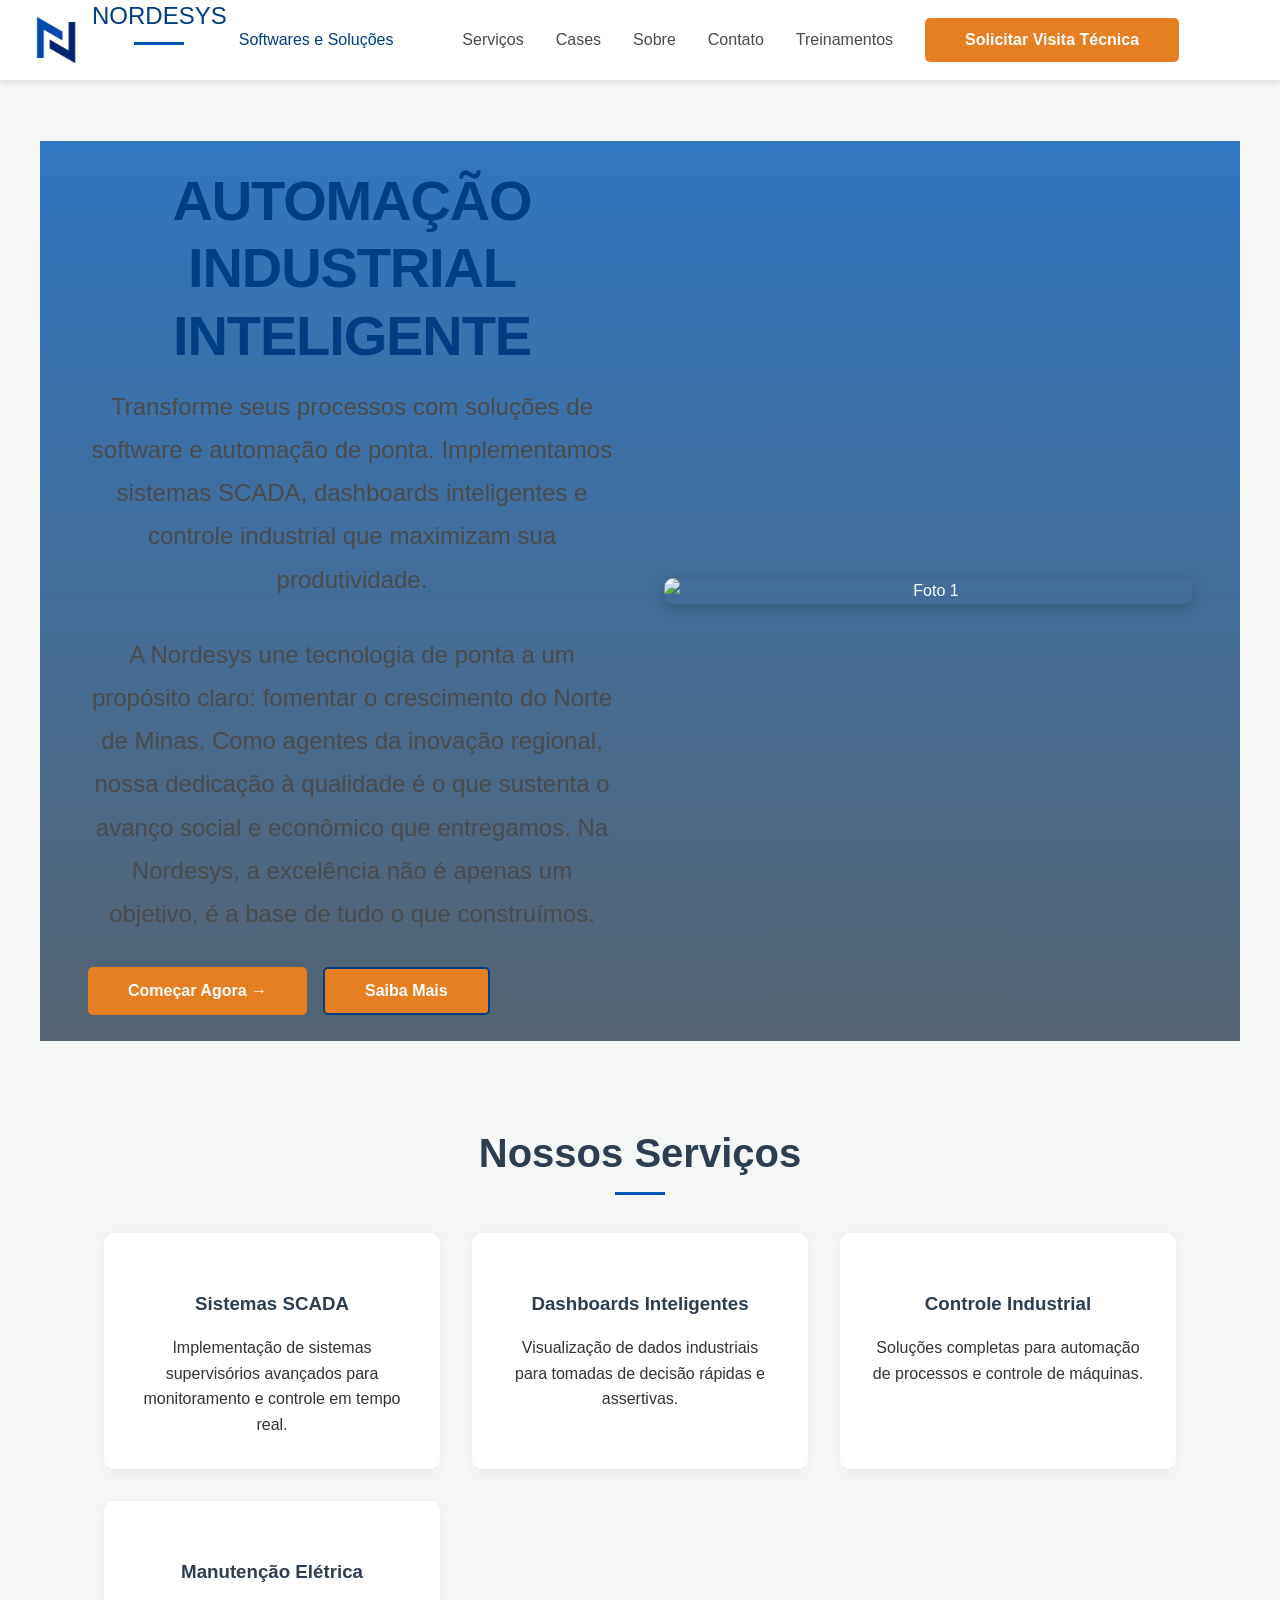
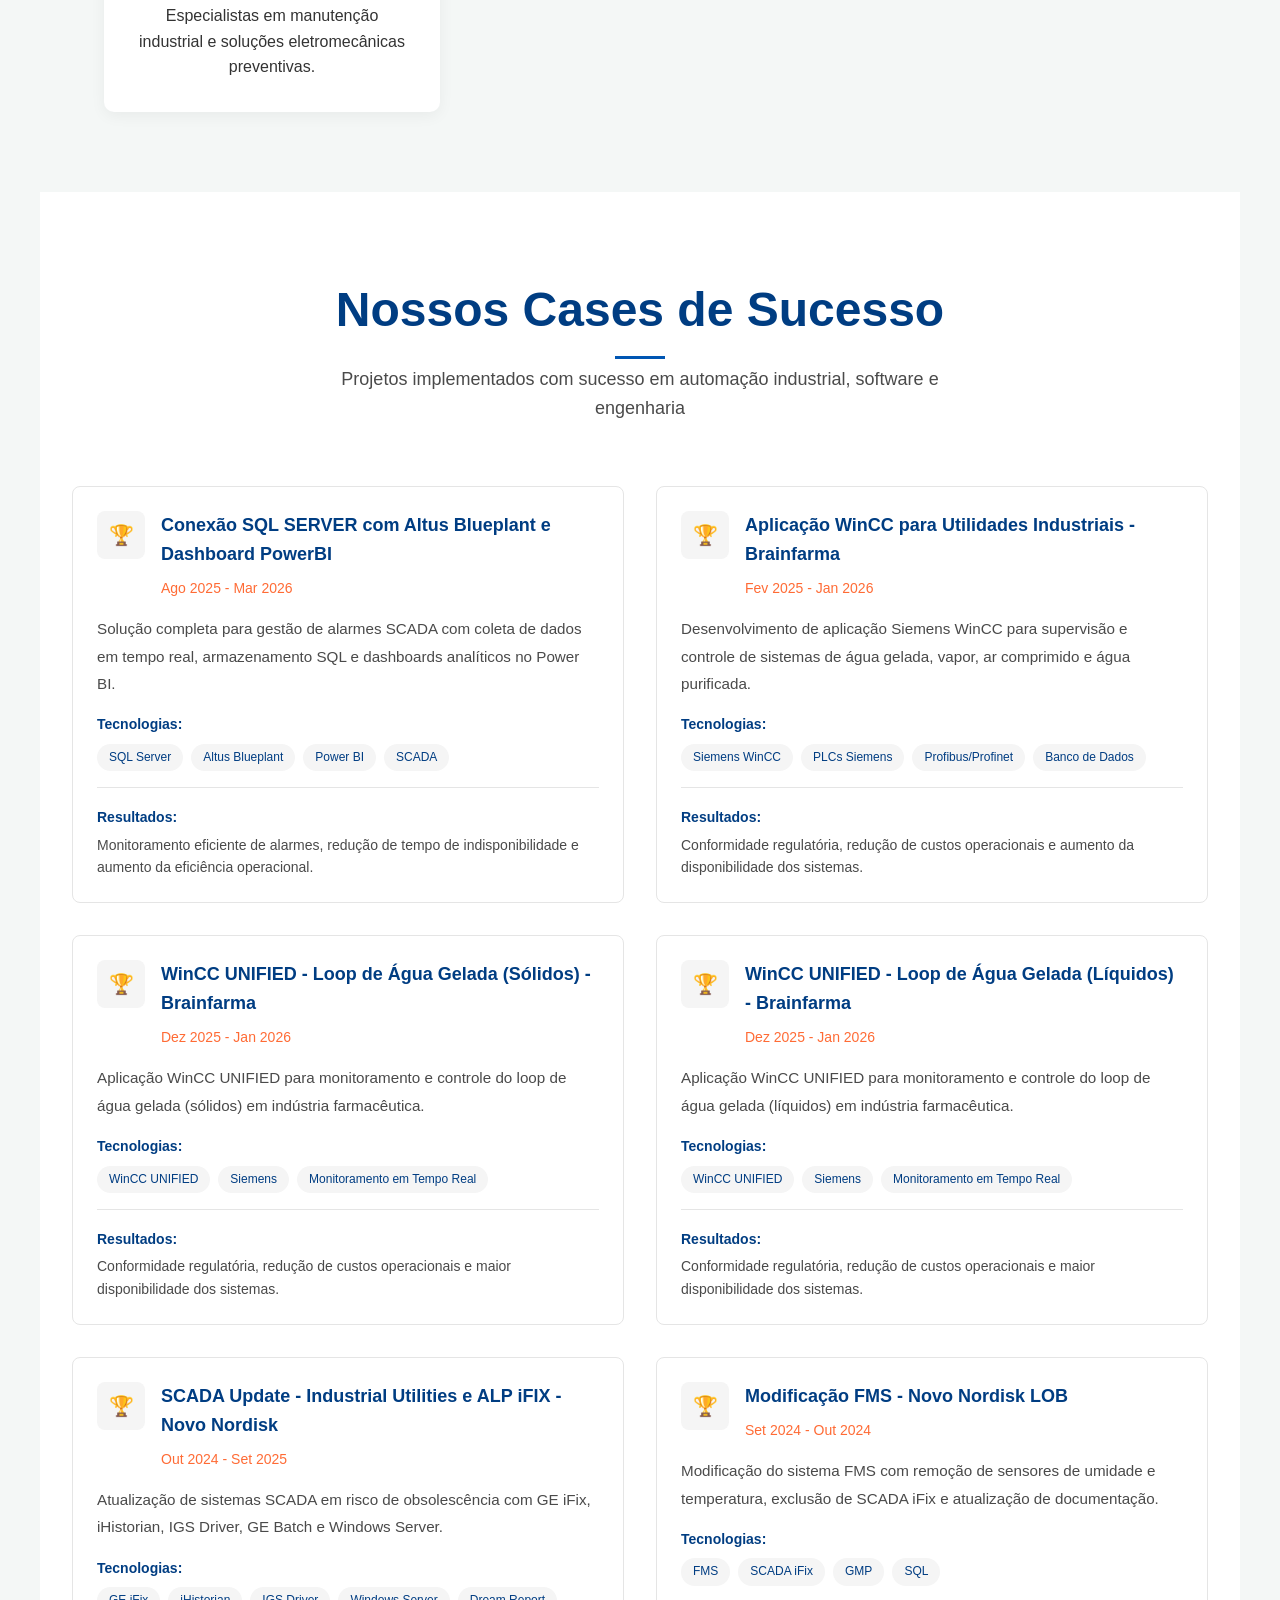
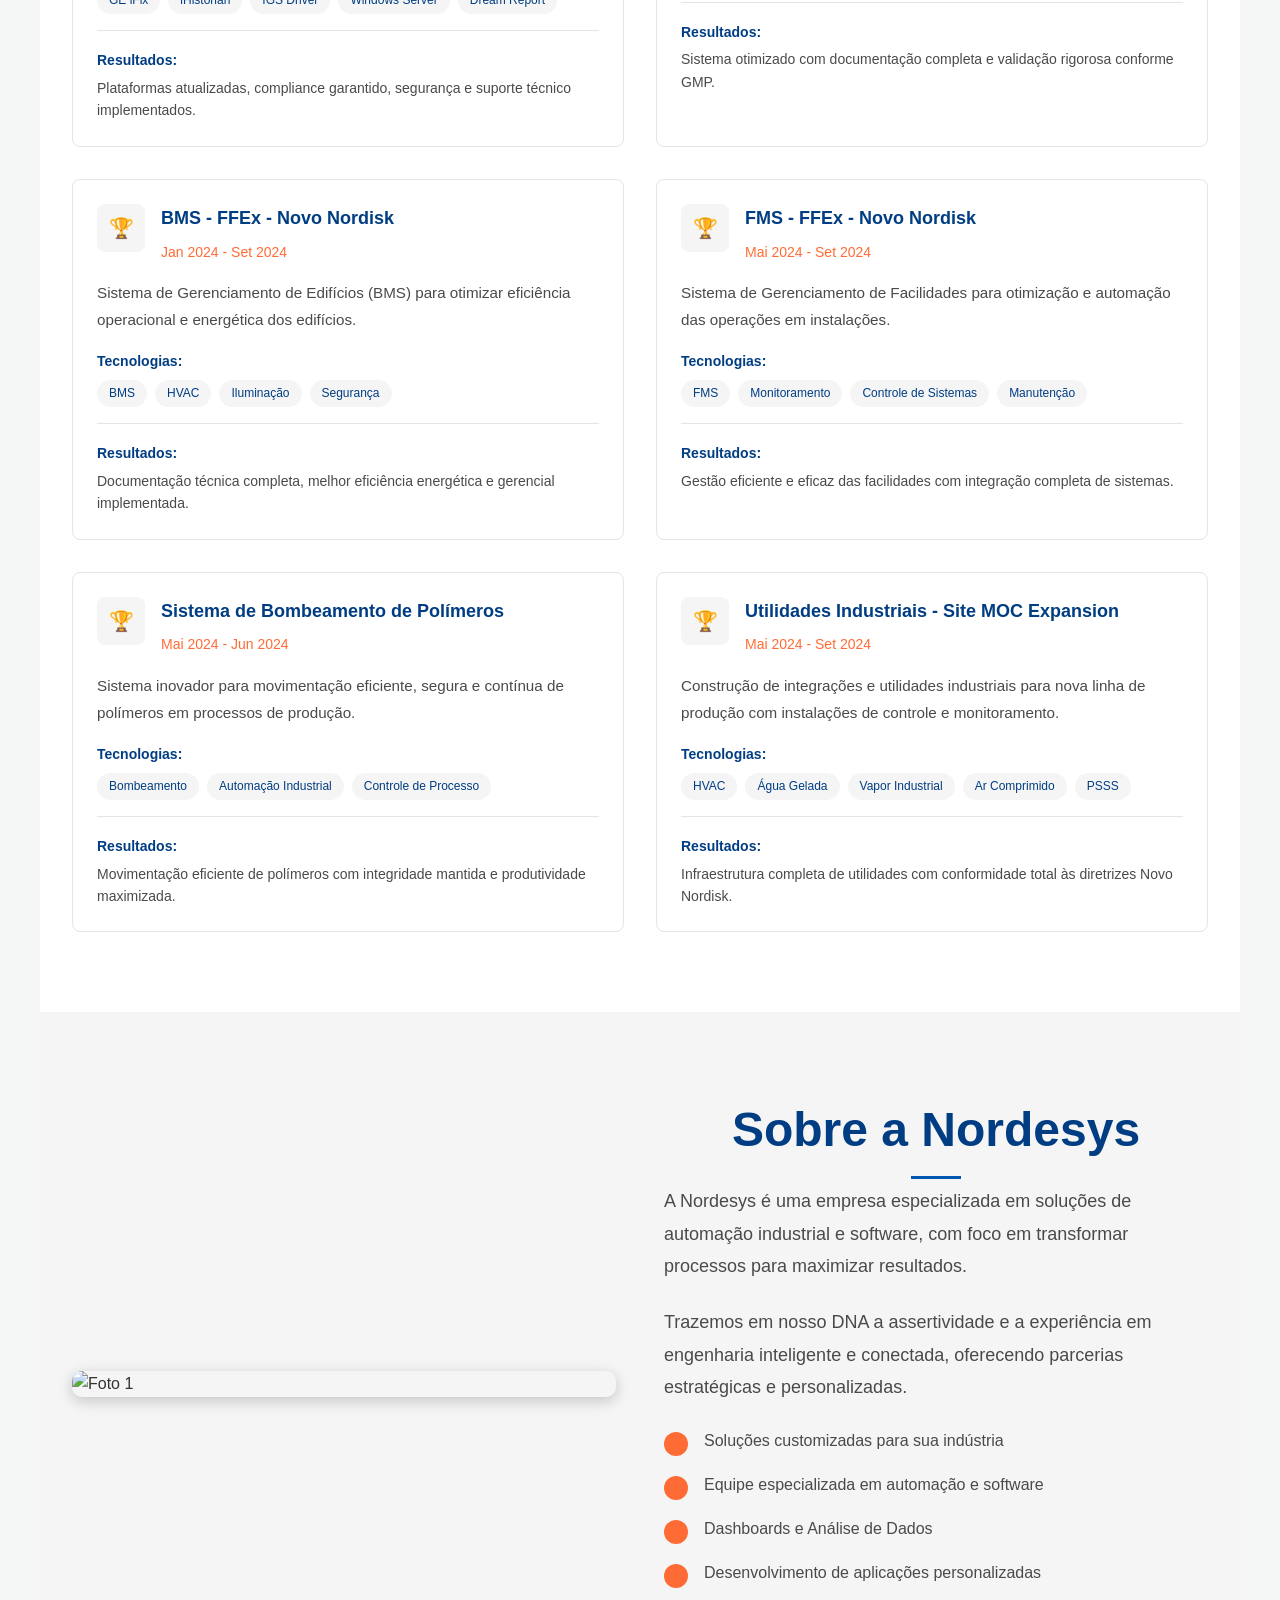
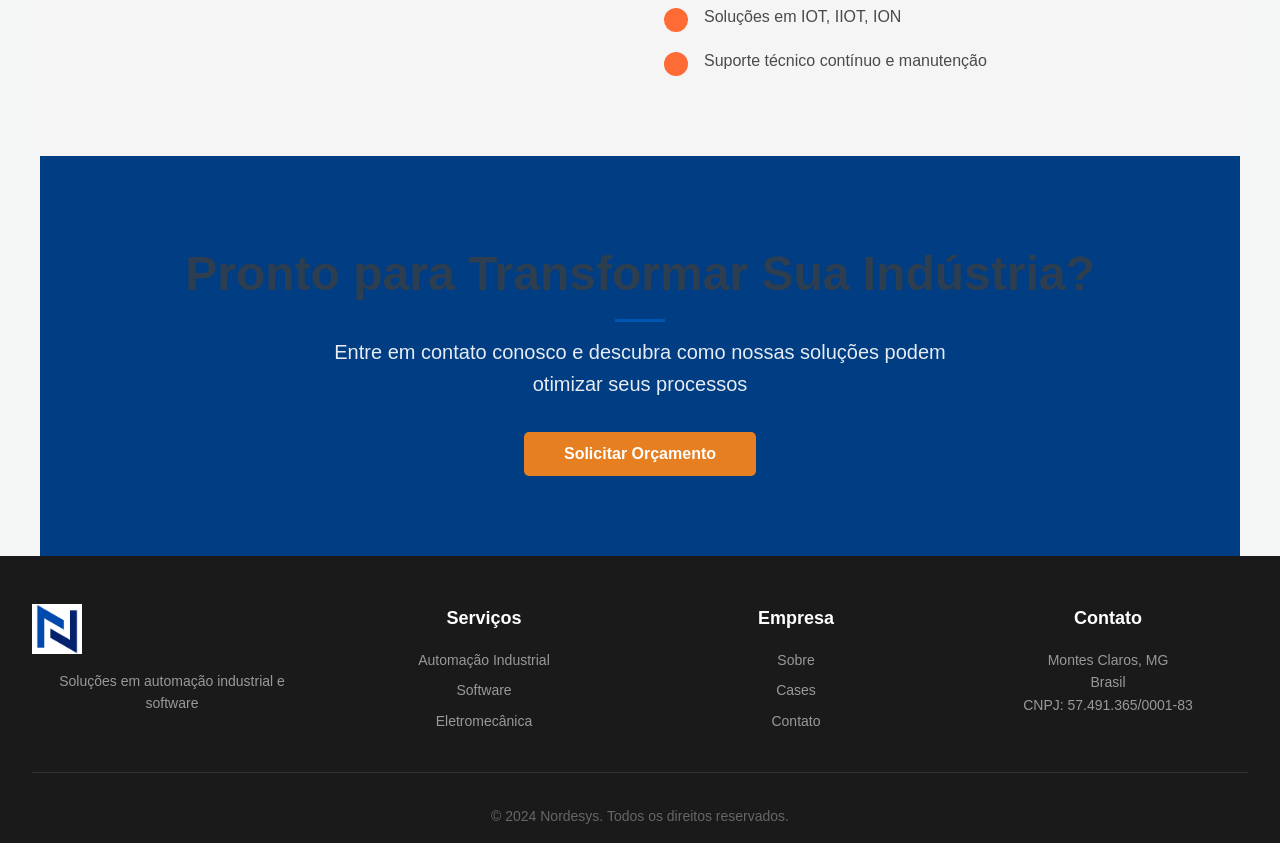
==== commit b543498b: "Refactor services section in index.html" ====
--- a/index.html
+++ b/index.html
@@ -20,8 +20,8 @@
                 <a href="index.html#servicos" class="nav-link">Serviços</a>
                 <a href="index.html#cases" class="nav-link">Cases</a>
                 <a href="index.html#sobre" class="nav-link">Sobre</a>
-                <a href="index.html#contato" class="nav-link">Contato</a>
-                <a href="index.html#contato" class="nav-link">Treinamentos</a>
+                <a href="contato.html#contato" class="nav-link" target="_blank" >Contato</a>
+                <a href="treinamentos.html#contato" class="nav-link" target="_blank">Treinamentos</a>
                 <button class="btn btn-accent" onclick= "abrirWhatsApp()">Solicitar Visita Técnica</button>
             </nav>
         </div>
@@ -65,46 +65,28 @@
     </section>
 
     <!-- Serviços Section -->
-    <section id="servicos" class="servicos">
-        <div class="container">
-            <div class="section-header">
-                <h2 class="section-title">Nossos Serviços</h2>
-                <p class="section-description">Soluções completas em automação, software e engenharia para sua indústria</p>
-            </div>
-
-            <div class="servicos-grid">
-                <!-- Serviço 1 -->
-                <div class="card animate-slide-up">
-                    <div class="card-icon">⚡</div>
-                    <h3 class="card-title">Automação Industrial</h3>
-                    <p class="card-description">
-                        Implementação de processos automatizados, sistemas SCADA e controle industrial 
-                        para otimizar sua produção.
-                    </p>
-                    <a href="index.html#" class="card-link">Saiba Mais →</a>
-                </div>
-
-                <!-- Serviço 2 -->
-                <div class="card animate-slide-up" style="animation-delay: 0.1s">
-                    <div class="card-icon">💻</div>
-                    <h3 class="card-title">Desenvolvimento de Software</h3>
-                    <p class="card-description">
-                        Dashboards inteligentes, sistemas supervisórios e aplicações customizadas 
-                        para suas necessidades específicas.
-                    </p>
-                    <a href="index.html#" class="card-link">Saiba Mais →</a>
-                </div>
-
-                <!-- Serviço 3 -->
-                <div class="card animate-slide-up" style="animation-delay: 0.2s">
-                    <div class="card-icon">⚙️</div>
-                    <h3 class="card-title">Eletromecânica</h3>
-                    <p class="card-description">
-                        Instalações eletromecânicas, manutenção elétrica industrial e montagem 
-                        de plantas didáticas.
-                    </p>
-                    <a href="index.html#" class="card-link">Saiba Mais →</a>
-                </div>
+    <section id="servicos">
+        <h2>Nossos Serviços</h2>
+        <div class="services-grid">
+            <div class="service-card">
+                <i class="fas fa-microchip"></i>
+                <h3>Sistemas SCADA</h3>
+                <p>Implementação de sistemas supervisórios avançados para monitoramento e controle em tempo real.</p>
+            </div>
+            <div class="service-card">
+                <i class="fas fa-chart-line"></i>
+                <h3>Dashboards Inteligentes</h3>
+                <p>Visualização de dados industriais para tomadas de decisão rápidas e assertivas.</p>
+            </div>
+            <div class="service-card">
+                <i class="fas fa-cogs"></i>
+                <h3>Controle Industrial</h3>
+                <p>Soluções completas para automação de processos e controle de máquinas.</p>
+            </div>
+            <div class="service-card">
+                <i class="fas fa-bolt"></i>
+                <h3>Manutenção Elétrica</h3>
+                <p>Especialistas em manutenção industrial e soluções eletromecânicas preventivas.</p>
             </div>
         </div>
     </section>
@@ -190,7 +172,7 @@
                 <p class="cta-description">
                     Entre em contato conosco e descubra como nossas soluções podem otimizar seus processos
                 </p>
-                <button class="btn btn-accent">Solicitar Orçamento</button>
+                <button class="btn btn-accent" onclick= "abrirWhatsApp()" >Solicitar Orçamento</button>
             </div>
         </div>
     </section>
--- a/styles.css
+++ b/styles.css
@@ -720,4 +720,217 @@
   /* Pausa a animação quando o mouse estiver em cima */
   .slider-container:hover .slider {
     animation-play-state: paused;
-  }+  }
+
+ /* Variáveis de Cores */
+        :root {
+            --primary-color: #0056b3;
+            --secondary-color: #2c3e50;
+            --accent-color: #e67e22;
+            --text-color: #333;
+            --bg-light: #f4f7f6;
+            --white: #ffffff;
+        }
+
+        /* Reset Básico */
+        * {
+            margin: 0;
+            padding: 0;
+            box-sizing: border-box;
+        }
+
+        body {
+            font-family: 'Segoe UI', Roboto, Helvetica, Arial, sans-serif;
+            line-height: 1.6;
+            color: var(--text-color);
+            background-color: var(--bg-light);
+        }
+
+        /* Cabeçalho */
+        header {
+            background-color: var(--white);
+            box-shadow: 0 2px 5px rgba(0,0,0,0.1);
+            position: fixed;
+            width: 100%;
+            top: 0;
+            z-index: 1000;
+        }
+
+        nav {
+            display: flex;
+            justify-content: space-between;
+            align-items: center;
+            padding: 1rem 5%;
+            max-width: 1200px;
+            margin: 0 auto;
+        }
+
+        .logo {
+            font-size: 1.8rem;
+            font-weight: bold;
+            color: var(--primary-color);
+            text-transform: uppercase;
+            letter-spacing: 2px;
+        }
+
+        .nav-links {
+            display: flex;
+            list-style: none;
+        }
+
+        .nav-links li {
+            margin-left: 2rem;
+        }
+
+        .nav-links a {
+            text-decoration: none;
+            color: var(--secondary-color);
+            font-weight: 500;
+            transition: color 0.3s;
+        }
+
+        .nav-links a:hover {
+            color: var(--primary-color);
+        }
+
+        /* Hero Section */
+        .hero {
+            height: 100vh;
+            background: linear-gradient(rgba(0, 86, 179, 0.8), rgba(44, 62, 80, 0.8)), url('https://images.unsplash.com/photo-1581091226825-a6a2a5aee158?ixlib=rb-1.2.1&auto=format&fit=crop&w=1350&q=80');
+            background-size: cover;
+            background-position: center;
+            display: flex;
+            flex-direction: column;
+            justify-content: center;
+            align-items: center;
+            text-align: center;
+            color: var(--white);
+            padding: 0 1rem;
+            margin-top: 60px;
+        }
+
+        .hero h1 {
+            font-size: 3.5rem;
+            margin-bottom: 1rem;
+            text-transform: uppercase;
+        }
+
+        .hero p {
+            font-size: 1.5rem;
+            margin-bottom: 2rem;
+            max-width: 800px;
+        }
+
+        .btn {
+            padding: 0.8rem 2.5rem;
+            background-color: var(--accent-color);
+            color: var(--white);
+            text-decoration: none;
+            border-radius: 5px;
+            font-weight: bold;
+            transition: background 0.3s;
+        }
+
+        .btn:hover {
+            background-color: #d35400;
+        }
+
+        /* Seções Gerais */
+        section {
+            padding: 5rem 5%;
+            max-width: 1200px;
+            margin: 0 auto;
+        }
+
+        h2 {
+            text-align: center;
+            font-size: 2.5rem;
+            margin-bottom: 3rem;
+            color: var(--secondary-color);
+            position: relative;
+        }
+
+        h2::after {
+            content: '';
+            width: 50px;
+            height: 3px;
+            background-color: var(--primary-color);
+            position: absolute;
+            bottom: -10px;
+            left: 50%;
+            transform: translateX(-50%);
+        }
+
+        /* Serviços */
+        .services-grid {
+            display: grid;
+            grid-template-columns: repeat(auto-fit, minmax(250px, 1fr));
+            gap: 2rem;
+        }
+
+        .service-card {
+            background: var(--white);
+            padding: 2rem;
+            border-radius: 10px;
+            box-shadow: 0 4px 15px rgba(0,0,0,0.05);
+            text-align: center;
+            transition: transform 0.3s;
+        }
+
+        .service-card:hover {
+            transform: translateY(-10px);
+        }
+
+        .service-card i {
+            font-size: 3rem;
+            color: var(--primary-color);
+            margin-bottom: 1.5rem;
+            display: block;
+        }
+
+        .service-card h3 {
+            margin-bottom: 1rem;
+            color: var(--secondary-color);
+        }
+
+        /* Sobre */
+        .about {
+            background-color: var(--white);
+            text-align: center;
+        }
+
+        .about p {
+            font-size: 1.2rem;
+            max-width: 900px;
+            margin: 0 auto;
+            color: #666;
+        }
+
+        /* Contato */
+        .contact {
+            text-align: center;
+        }
+
+        .contact-info {
+            margin-top: 2rem;
+            font-size: 1.1rem;
+        }
+
+        .contact-info p {
+            margin-bottom: 0.5rem;
+        }
+
+        /* Rodapé */
+        footer {
+            background-color: var(--secondary-color);
+            color: var(--white);
+            text-align: center;
+            padding: 2rem 0;
+        }
+
+        /* Responsividade */
+        @media (max-width: 768px) {
+            .hero h1 { font-size: 2.5rem; }
+            .hero p { font-size: 1.2rem; }
+            .nav-links { display: none; }
+        }
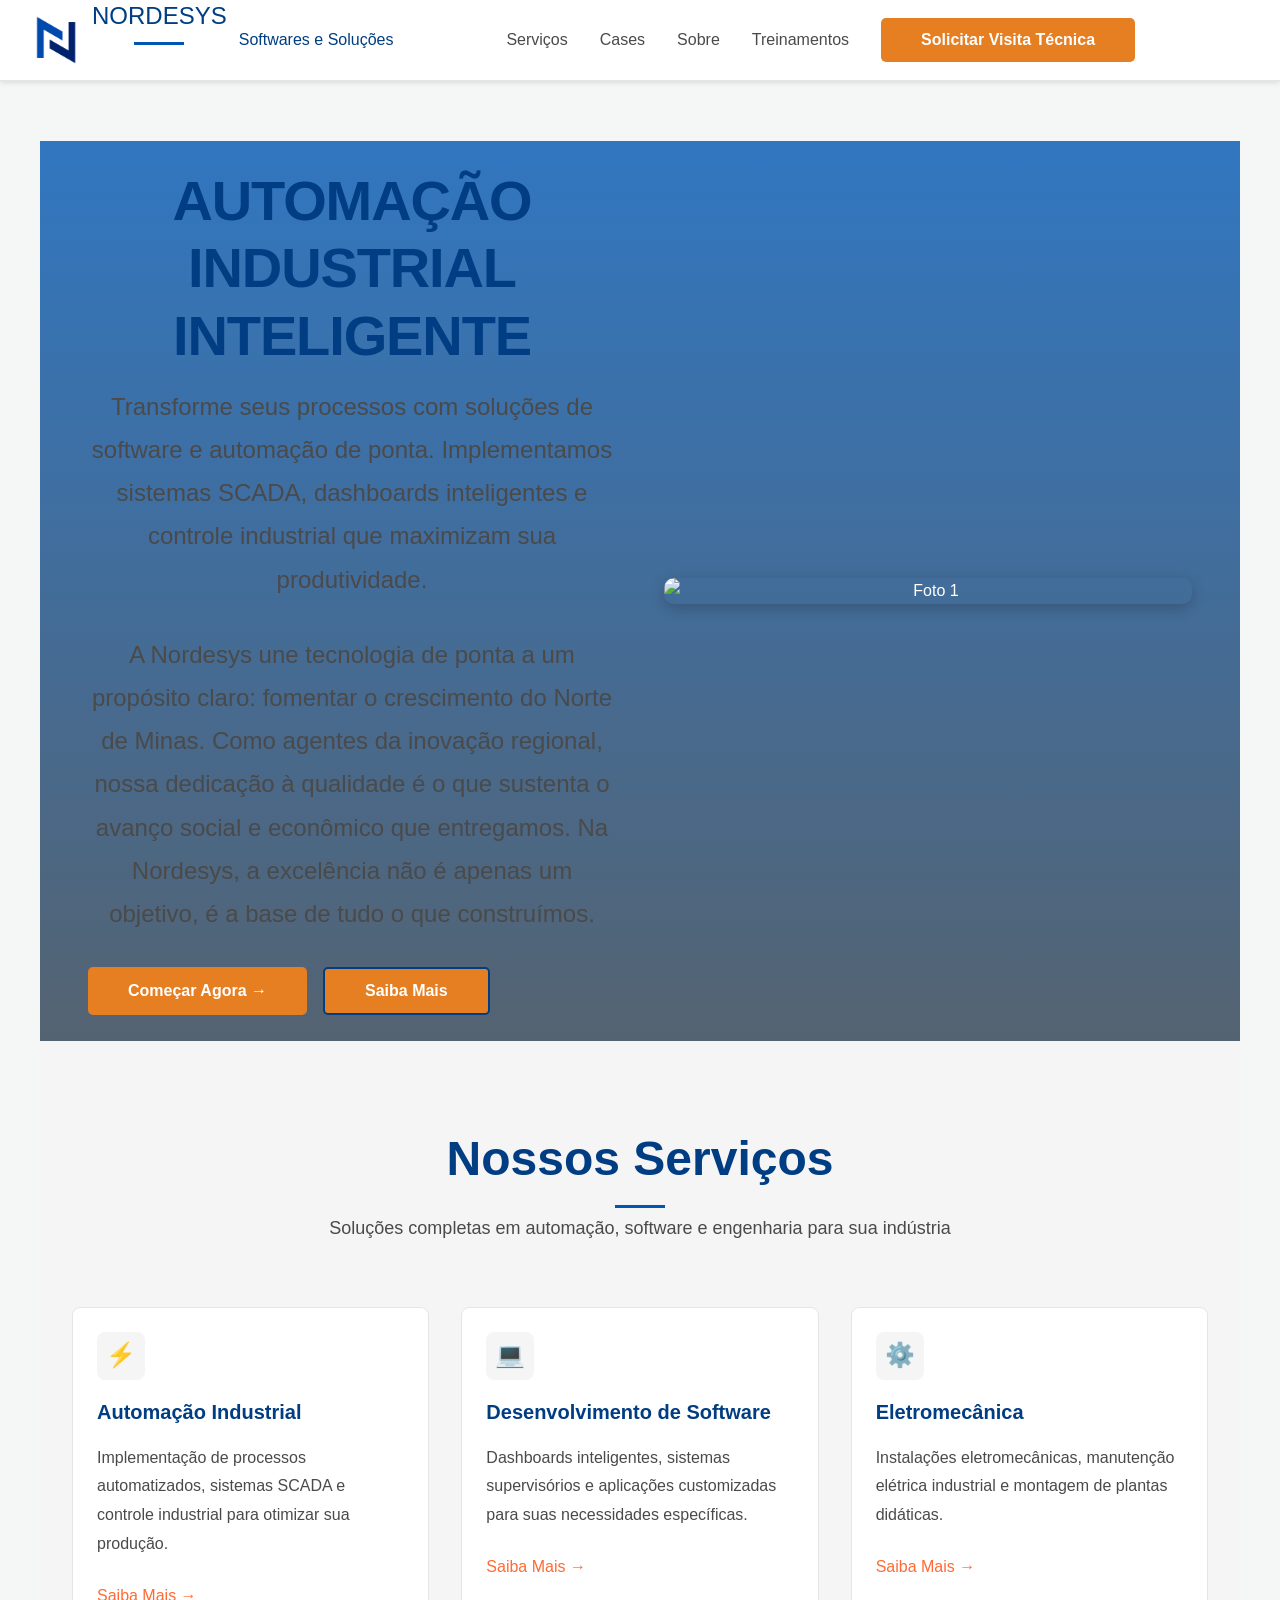
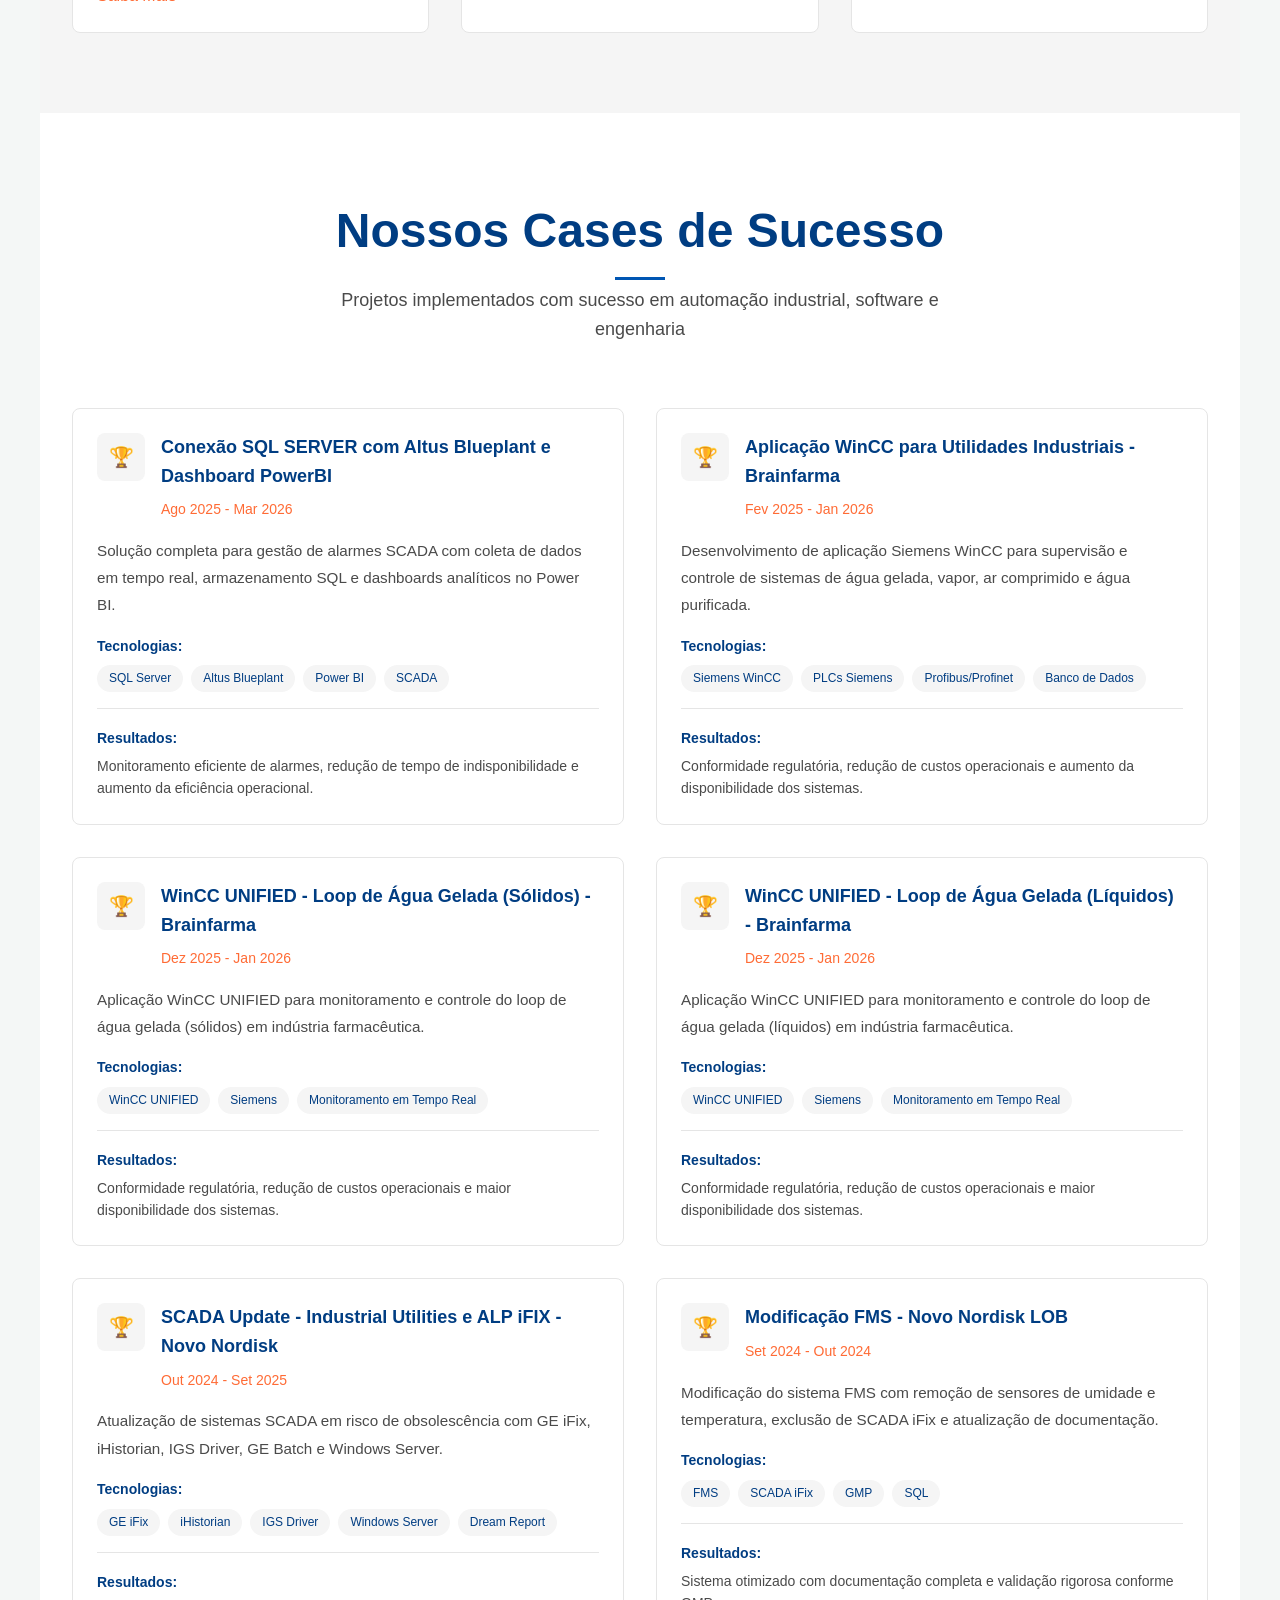
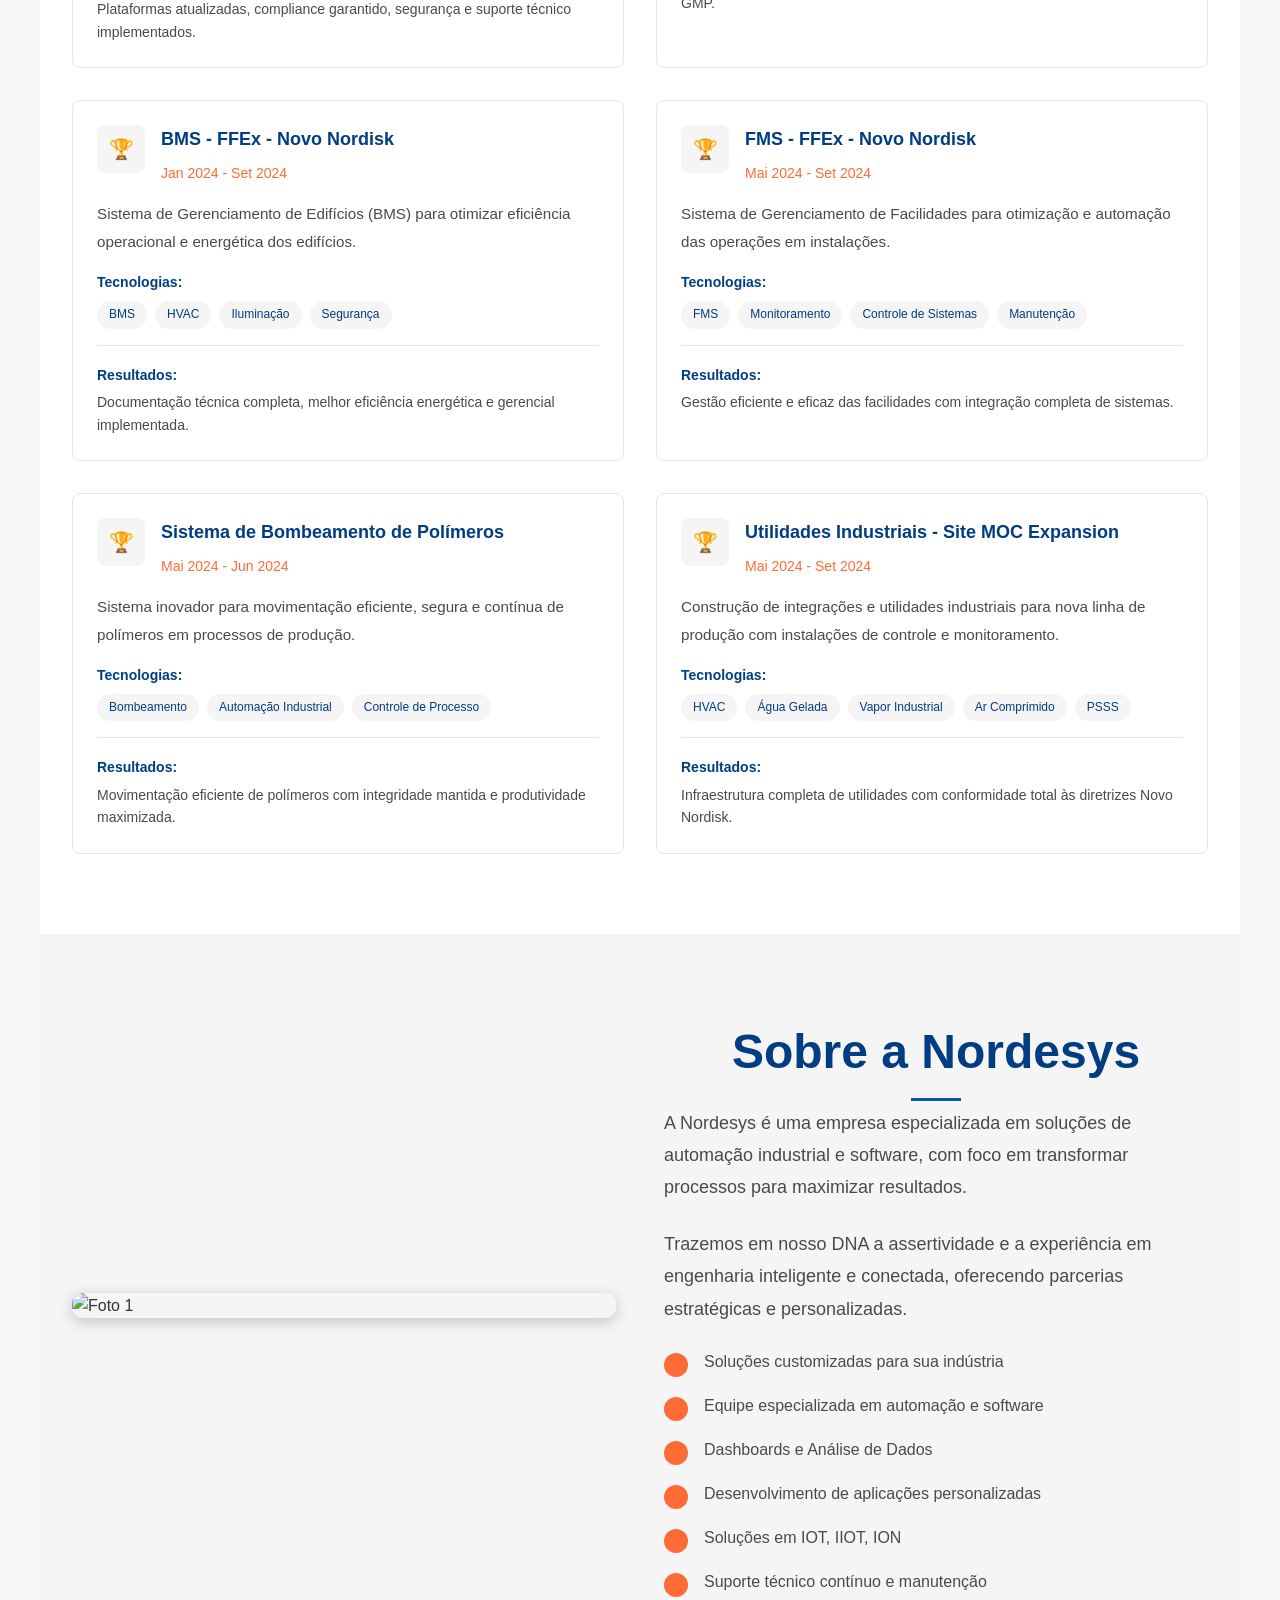
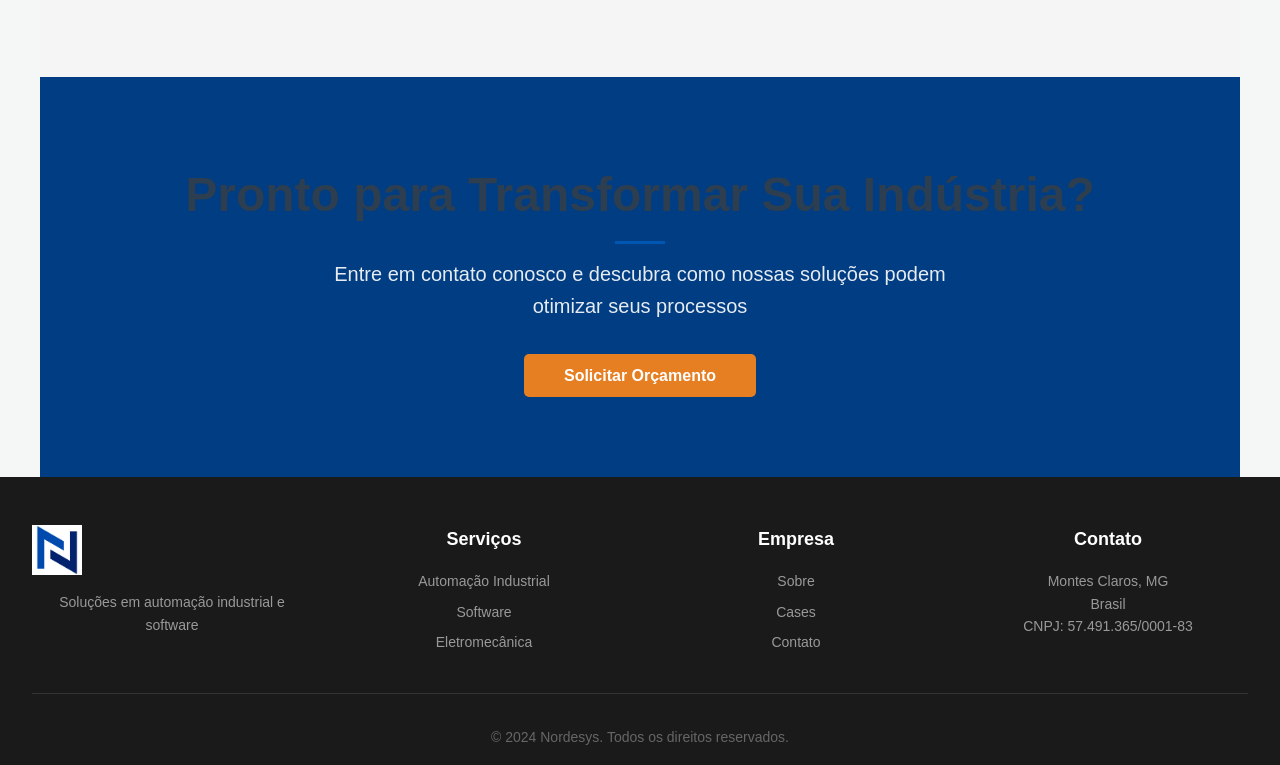
==== commit 54e94b15: "Update index.html" ====
--- a/index.html
+++ b/index.html
@@ -20,7 +20,6 @@
                 <a href="index.html#servicos" class="nav-link">Serviços</a>
                 <a href="index.html#cases" class="nav-link">Cases</a>
                 <a href="index.html#sobre" class="nav-link">Sobre</a>
-                <a href="contato.html#contato" class="nav-link" target="_blank" >Contato</a>
                 <a href="treinamentos.html#contato" class="nav-link" target="_blank">Treinamentos</a>
                 <button class="btn btn-accent" onclick= "abrirWhatsApp()">Solicitar Visita Técnica</button>
             </nav>
@@ -63,30 +62,48 @@
             </div>
         </div>
     </section>
-
+   
     <!-- Serviços Section -->
-    <section id="servicos">
-        <h2>Nossos Serviços</h2>
-        <div class="services-grid">
-            <div class="service-card">
-                <i class="fas fa-microchip"></i>
-                <h3>Sistemas SCADA</h3>
-                <p>Implementação de sistemas supervisórios avançados para monitoramento e controle em tempo real.</p>
-            </div>
-            <div class="service-card">
-                <i class="fas fa-chart-line"></i>
-                <h3>Dashboards Inteligentes</h3>
-                <p>Visualização de dados industriais para tomadas de decisão rápidas e assertivas.</p>
-            </div>
-            <div class="service-card">
-                <i class="fas fa-cogs"></i>
-                <h3>Controle Industrial</h3>
-                <p>Soluções completas para automação de processos e controle de máquinas.</p>
-            </div>
-            <div class="service-card">
-                <i class="fas fa-bolt"></i>
-                <h3>Manutenção Elétrica</h3>
-                <p>Especialistas em manutenção industrial e soluções eletromecânicas preventivas.</p>
+    <section id="servicos" class="servicos">
+        <div class="container">
+            <div class="section-header">
+                <h2 class="section-title">Nossos Serviços</h2>
+                <p class="section-description">Soluções completas em automação, software e engenharia para sua indústria</p>
+            </div>
+
+            <div class="servicos-grid">
+                <!-- Serviço 1 -->
+                <div class="card animate-slide-up">
+                    <div class="card-icon">⚡</div>
+                    <h3 class="card-title">Automação Industrial</h3>
+                    <p class="card-description">
+                        Implementação de processos automatizados, sistemas SCADA e controle industrial 
+                        para otimizar sua produção.
+                    </p>
+                    <a href="index.html#" class="card-link">Saiba Mais →</a>
+                </div>
+
+                <!-- Serviço 2 -->
+                <div class="card animate-slide-up" style="animation-delay: 0.1s">
+                    <div class="card-icon">💻</div>
+                    <h3 class="card-title">Desenvolvimento de Software</h3>
+                    <p class="card-description">
+                        Dashboards inteligentes, sistemas supervisórios e aplicações customizadas 
+                        para suas necessidades específicas.
+                    </p>
+                    <a href="index.html#" class="card-link">Saiba Mais →</a>
+                </div>
+
+                <!-- Serviço 3 -->
+                <div class="card animate-slide-up" style="animation-delay: 0.2s">
+                    <div class="card-icon">⚙️</div>
+                    <h3 class="card-title">Eletromecânica</h3>
+                    <p class="card-description">
+                        Instalações eletromecânicas, manutenção elétrica industrial e montagem 
+                        de plantas didáticas.
+                    </p>
+                    <a href="index.html#" class="card-link">Saiba Mais →</a>
+                </div>
             </div>
         </div>
     </section>
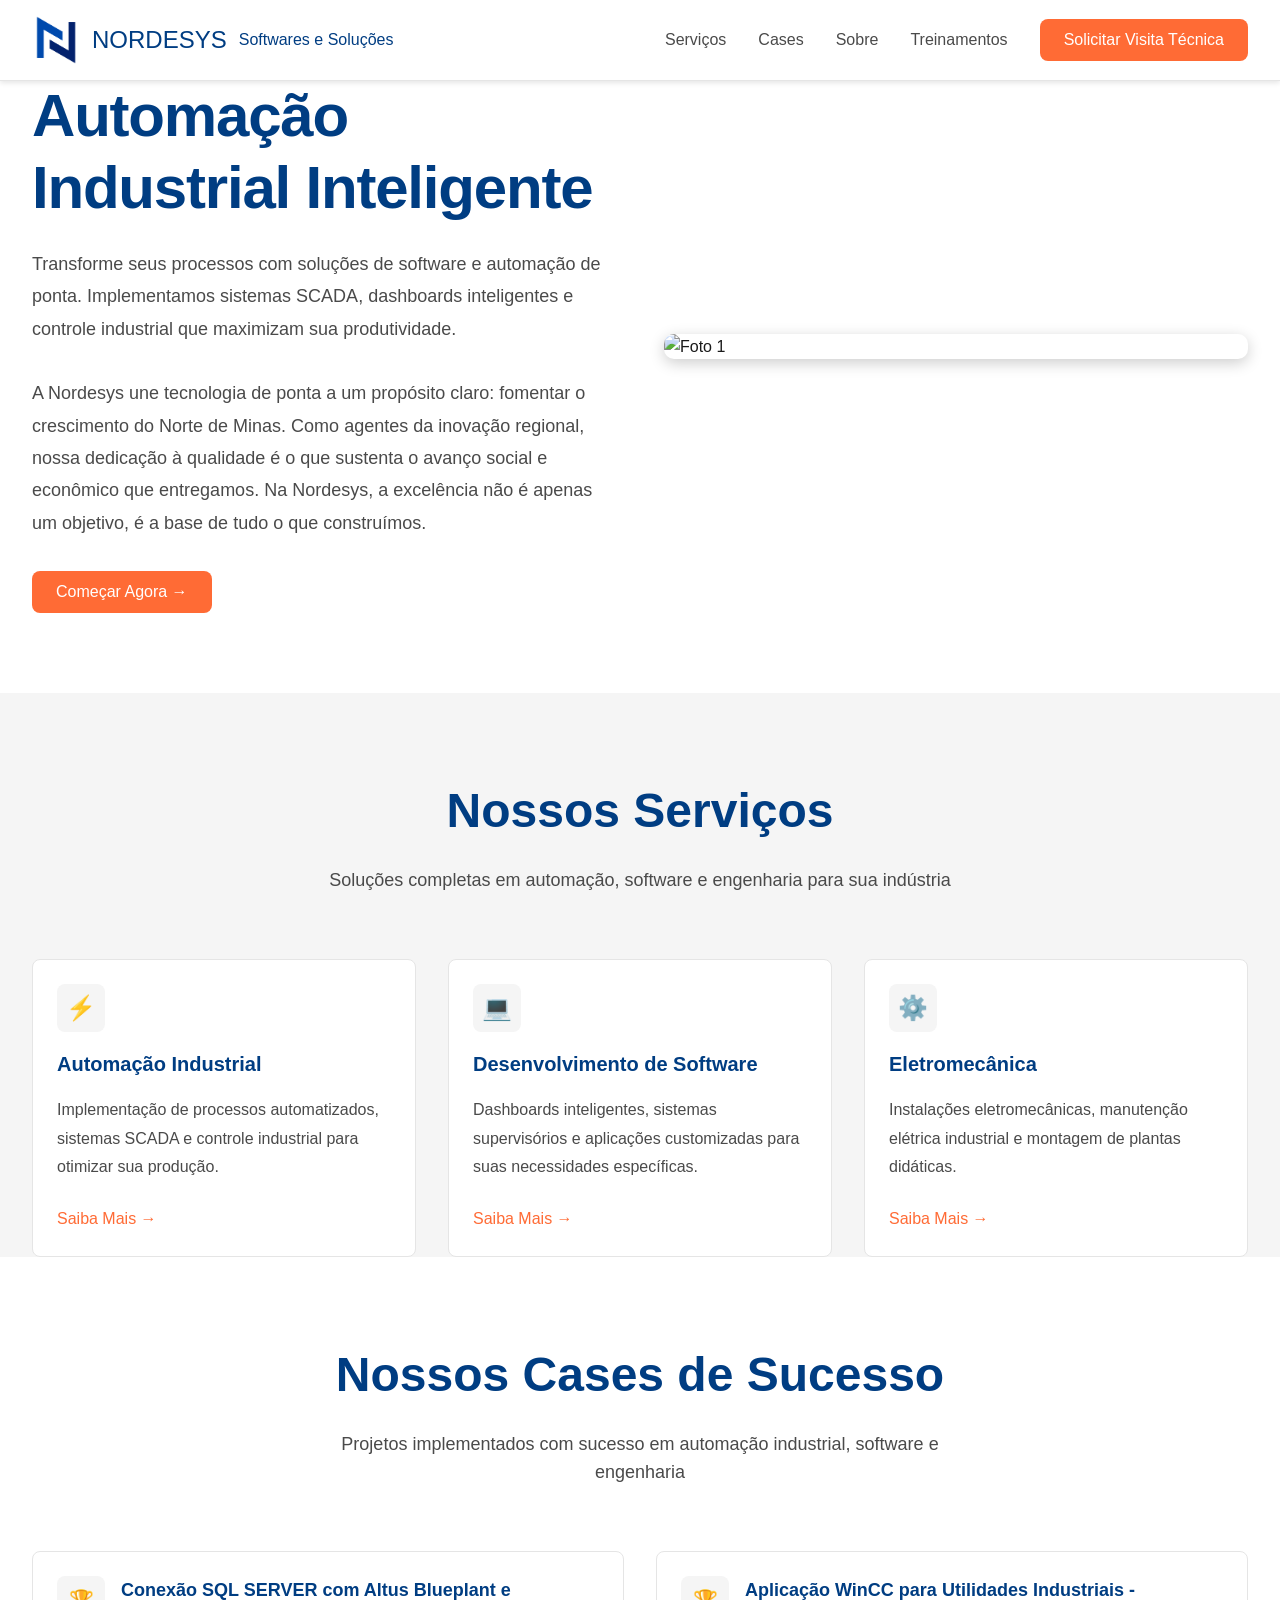
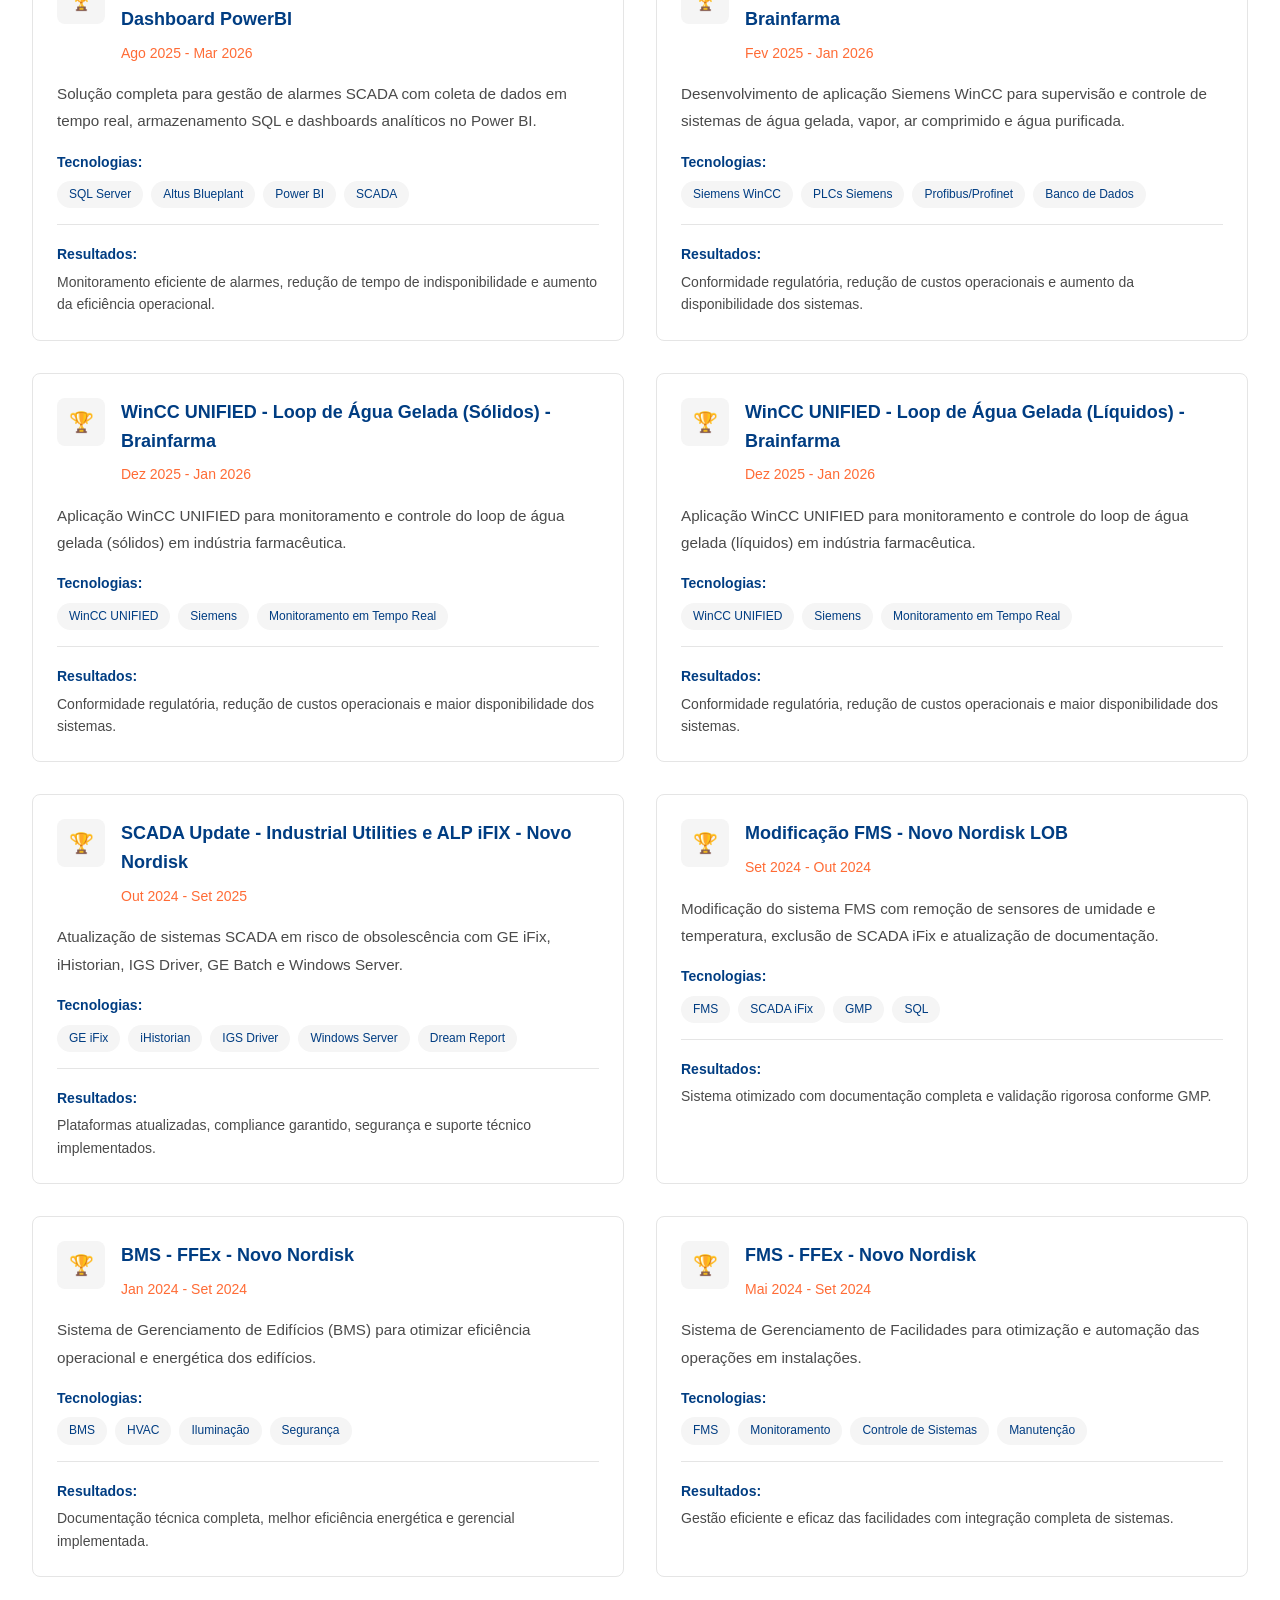
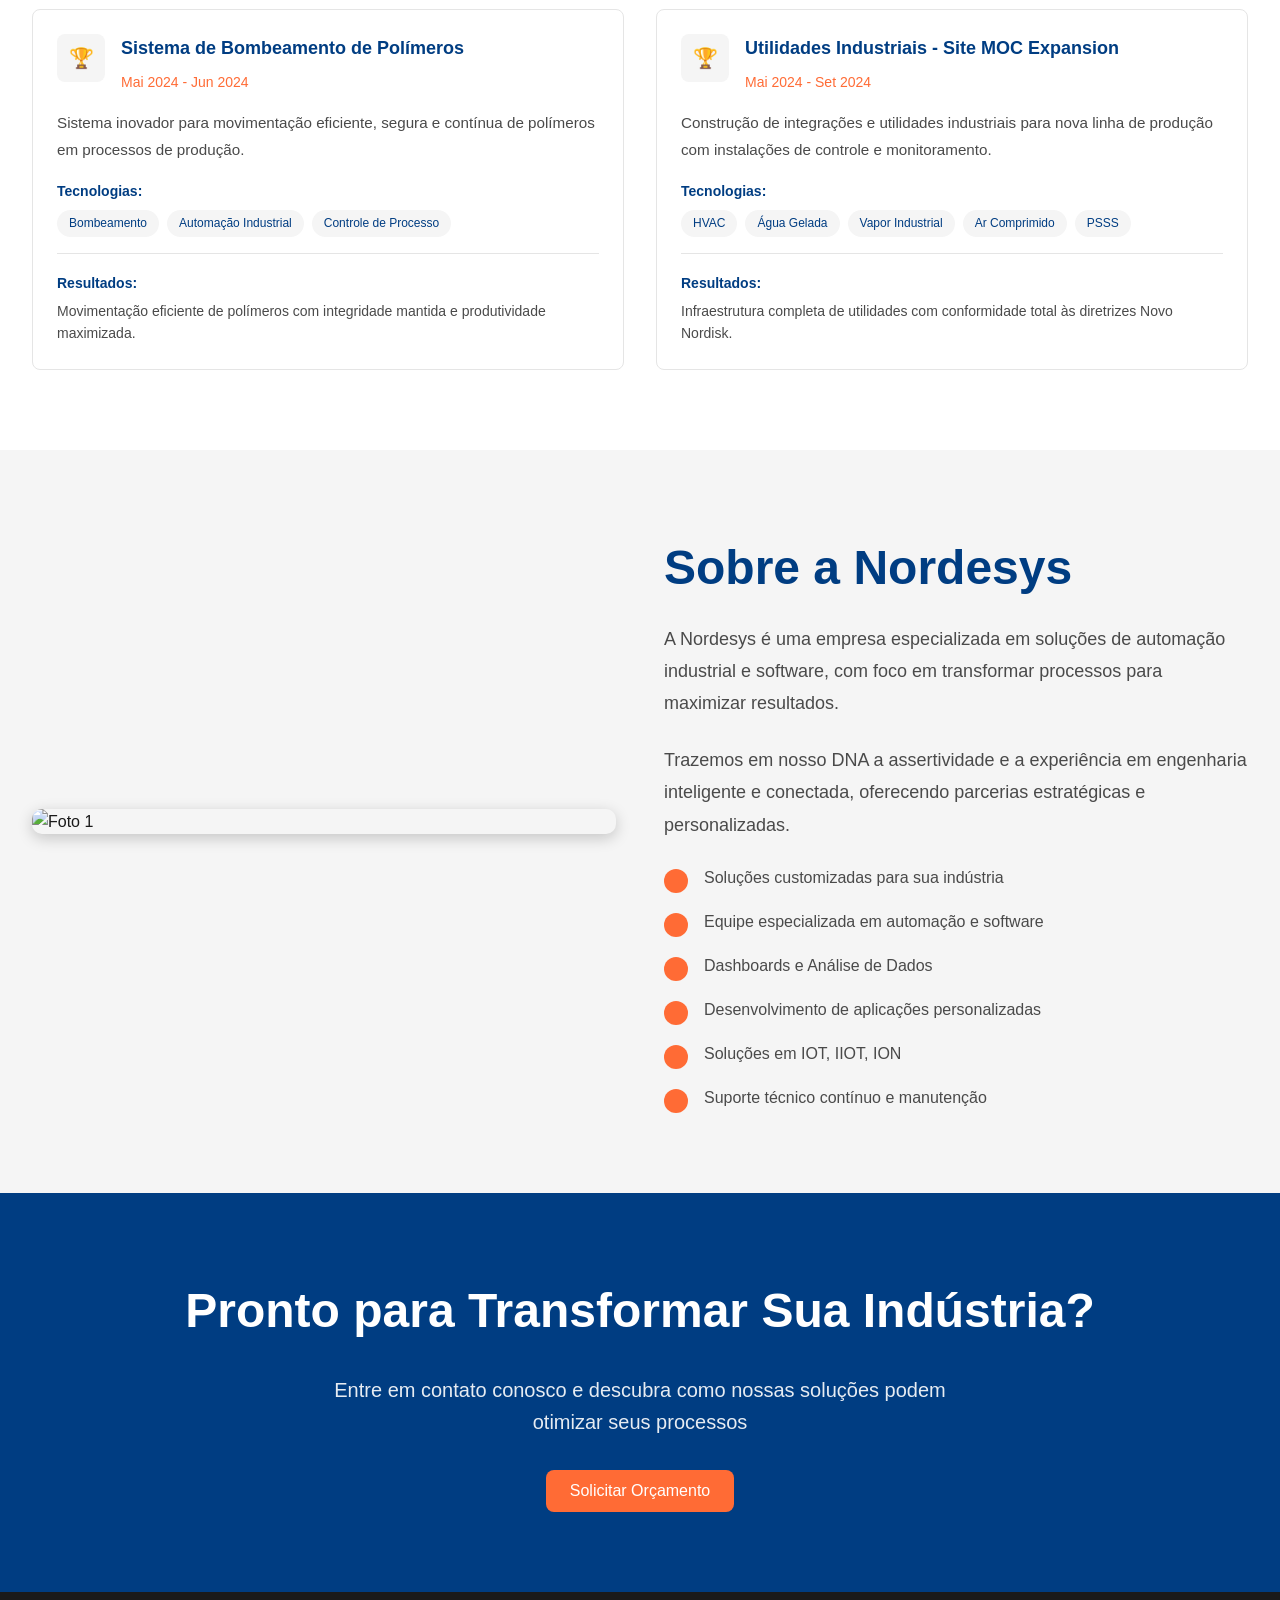
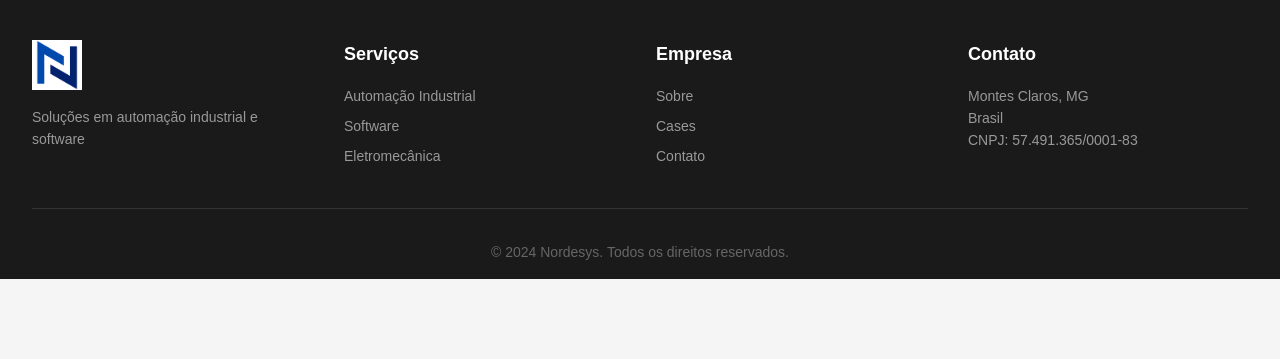
==== commit 53906d85: "Add files via upload" ====
--- a/index.html
+++ b/index.html
@@ -10,6 +10,7 @@
 <body>
     <!-- Header/Navigation -->
     <header class="header">
+        <link rel="icon" href="LOGO.png">
         <div class="container header-content">
             <div class="logo-section">
                 <img src="LOGO.png" alt="Nordesys Logo" class="logo">
@@ -20,7 +21,7 @@
                 <a href="index.html#servicos" class="nav-link">Serviços</a>
                 <a href="index.html#cases" class="nav-link">Cases</a>
                 <a href="index.html#sobre" class="nav-link">Sobre</a>
-                <a href="treinamentos.html#contato" class="nav-link" target="_blank">Treinamentos</a>
+                <a href="treinamento.html" class="nav-link">Treinamentos</a>
                 <button class="btn btn-accent" onclick= "abrirWhatsApp()">Solicitar Visita Técnica</button>
             </nav>
         </div>
@@ -46,7 +47,6 @@
                     </p>
                     <div class="hero-buttons">
                         <button class="btn btn-accent" onclick= "abrirWhatsApp()" >Começar Agora →</button>
-                        <button class="btn btn-outline">Saiba Mais</button>
                     </div>
                 </div>
                 <div class="hero-image animate-slide-in-right">
@@ -62,7 +62,7 @@
             </div>
         </div>
     </section>
-   
+
     <!-- Serviços Section -->
     <section id="servicos" class="servicos">
         <div class="container">
@@ -106,7 +106,6 @@
                 </div>
             </div>
         </div>
-    </section>
 
     <!-- Cases Section -->
     <section id="cases" class="cases">
@@ -189,7 +188,7 @@
                 <p class="cta-description">
                     Entre em contato conosco e descubra como nossas soluções podem otimizar seus processos
                 </p>
-                <button class="btn btn-accent" onclick= "abrirWhatsApp()" >Solicitar Orçamento</button>
+                <button class="btn btn-accent" onclick= "abrirWhatsApp()">Solicitar Orçamento</button>
             </div>
         </div>
     </section>
--- a/styles.css
+++ b/styles.css
@@ -55,9 +55,13 @@
 .header {
     position: sticky;
     top: 0;
-    z-index: 50;
     border-bottom: 1px solid var(--border);
     animation: fadeIn 0.6s ease-out;
+    background-color:  #FFFFFF; 
+    box-shadow: 0 2px 5px rgba(0,0,0,0.1);
+    position: fixed;
+    width: 100%;
+    z-index: 1000;
 }
 
 .header-content {
@@ -65,6 +69,7 @@
     align-items: center;
     justify-content: space-between;
     height: 80px;
+
 }
 
 .logo-section {
@@ -721,216 +726,3 @@
   .slider-container:hover .slider {
     animation-play-state: paused;
   }
-
- /* Variáveis de Cores */
-        :root {
-            --primary-color: #0056b3;
-            --secondary-color: #2c3e50;
-            --accent-color: #e67e22;
-            --text-color: #333;
-            --bg-light: #f4f7f6;
-            --white: #ffffff;
-        }
-
-        /* Reset Básico */
-        * {
-            margin: 0;
-            padding: 0;
-            box-sizing: border-box;
-        }
-
-        body {
-            font-family: 'Segoe UI', Roboto, Helvetica, Arial, sans-serif;
-            line-height: 1.6;
-            color: var(--text-color);
-            background-color: var(--bg-light);
-        }
-
-        /* Cabeçalho */
-        header {
-            background-color: var(--white);
-            box-shadow: 0 2px 5px rgba(0,0,0,0.1);
-            position: fixed;
-            width: 100%;
-            top: 0;
-            z-index: 1000;
-        }
-
-        nav {
-            display: flex;
-            justify-content: space-between;
-            align-items: center;
-            padding: 1rem 5%;
-            max-width: 1200px;
-            margin: 0 auto;
-        }
-
-        .logo {
-            font-size: 1.8rem;
-            font-weight: bold;
-            color: var(--primary-color);
-            text-transform: uppercase;
-            letter-spacing: 2px;
-        }
-
-        .nav-links {
-            display: flex;
-            list-style: none;
-        }
-
-        .nav-links li {
-            margin-left: 2rem;
-        }
-
-        .nav-links a {
-            text-decoration: none;
-            color: var(--secondary-color);
-            font-weight: 500;
-            transition: color 0.3s;
-        }
-
-        .nav-links a:hover {
-            color: var(--primary-color);
-        }
-
-        /* Hero Section */
-        .hero {
-            height: 100vh;
-            background: linear-gradient(rgba(0, 86, 179, 0.8), rgba(44, 62, 80, 0.8)), url('https://images.unsplash.com/photo-1581091226825-a6a2a5aee158?ixlib=rb-1.2.1&auto=format&fit=crop&w=1350&q=80');
-            background-size: cover;
-            background-position: center;
-            display: flex;
-            flex-direction: column;
-            justify-content: center;
-            align-items: center;
-            text-align: center;
-            color: var(--white);
-            padding: 0 1rem;
-            margin-top: 60px;
-        }
-
-        .hero h1 {
-            font-size: 3.5rem;
-            margin-bottom: 1rem;
-            text-transform: uppercase;
-        }
-
-        .hero p {
-            font-size: 1.5rem;
-            margin-bottom: 2rem;
-            max-width: 800px;
-        }
-
-        .btn {
-            padding: 0.8rem 2.5rem;
-            background-color: var(--accent-color);
-            color: var(--white);
-            text-decoration: none;
-            border-radius: 5px;
-            font-weight: bold;
-            transition: background 0.3s;
-        }
-
-        .btn:hover {
-            background-color: #d35400;
-        }
-
-        /* Seções Gerais */
-        section {
-            padding: 5rem 5%;
-            max-width: 1200px;
-            margin: 0 auto;
-        }
-
-        h2 {
-            text-align: center;
-            font-size: 2.5rem;
-            margin-bottom: 3rem;
-            color: var(--secondary-color);
-            position: relative;
-        }
-
-        h2::after {
-            content: '';
-            width: 50px;
-            height: 3px;
-            background-color: var(--primary-color);
-            position: absolute;
-            bottom: -10px;
-            left: 50%;
-            transform: translateX(-50%);
-        }
-
-        /* Serviços */
-        .services-grid {
-            display: grid;
-            grid-template-columns: repeat(auto-fit, minmax(250px, 1fr));
-            gap: 2rem;
-        }
-
-        .service-card {
-            background: var(--white);
-            padding: 2rem;
-            border-radius: 10px;
-            box-shadow: 0 4px 15px rgba(0,0,0,0.05);
-            text-align: center;
-            transition: transform 0.3s;
-        }
-
-        .service-card:hover {
-            transform: translateY(-10px);
-        }
-
-        .service-card i {
-            font-size: 3rem;
-            color: var(--primary-color);
-            margin-bottom: 1.5rem;
-            display: block;
-        }
-
-        .service-card h3 {
-            margin-bottom: 1rem;
-            color: var(--secondary-color);
-        }
-
-        /* Sobre */
-        .about {
-            background-color: var(--white);
-            text-align: center;
-        }
-
-        .about p {
-            font-size: 1.2rem;
-            max-width: 900px;
-            margin: 0 auto;
-            color: #666;
-        }
-
-        /* Contato */
-        .contact {
-            text-align: center;
-        }
-
-        .contact-info {
-            margin-top: 2rem;
-            font-size: 1.1rem;
-        }
-
-        .contact-info p {
-            margin-bottom: 0.5rem;
-        }
-
-        /* Rodapé */
-        footer {
-            background-color: var(--secondary-color);
-            color: var(--white);
-            text-align: center;
-            padding: 2rem 0;
-        }
-
-        /* Responsividade */
-        @media (max-width: 768px) {
-            .hero h1 { font-size: 2.5rem; }
-            .hero p { font-size: 1.2rem; }
-            .nav-links { display: none; }
-        }
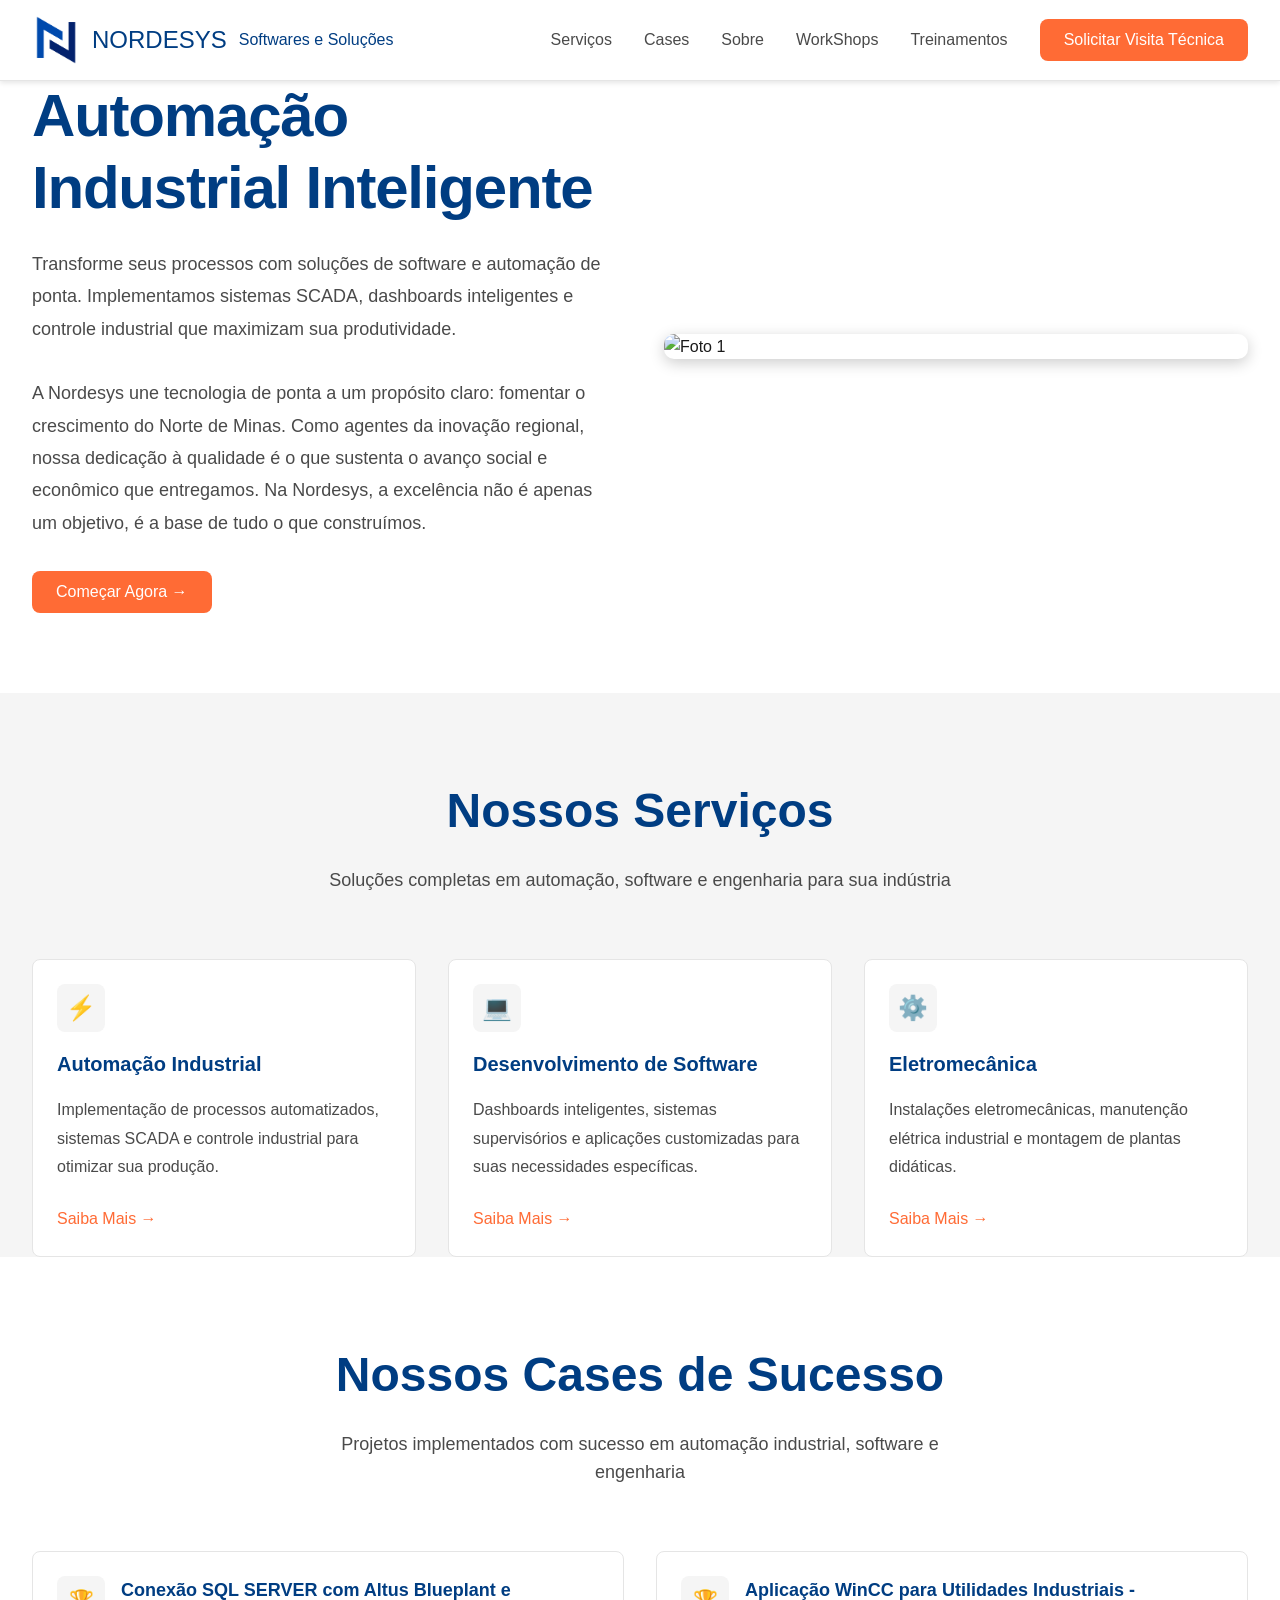
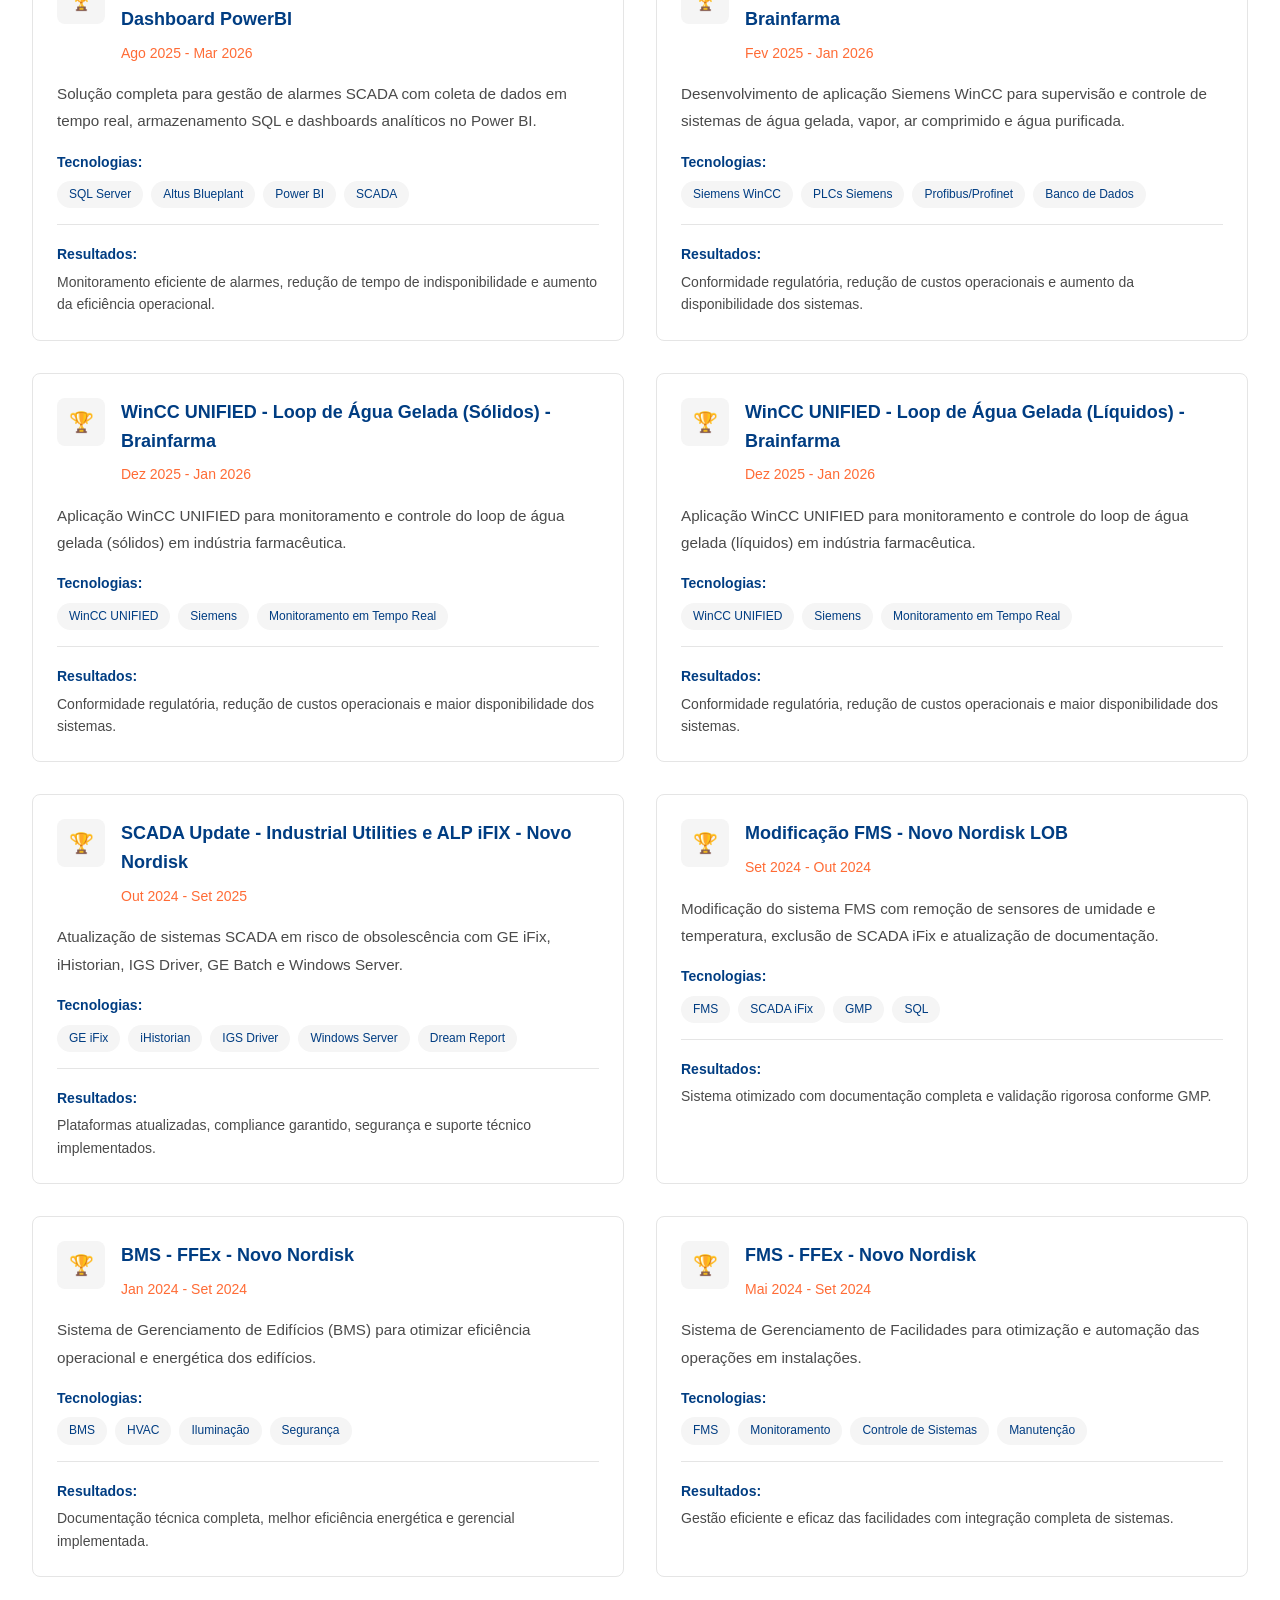
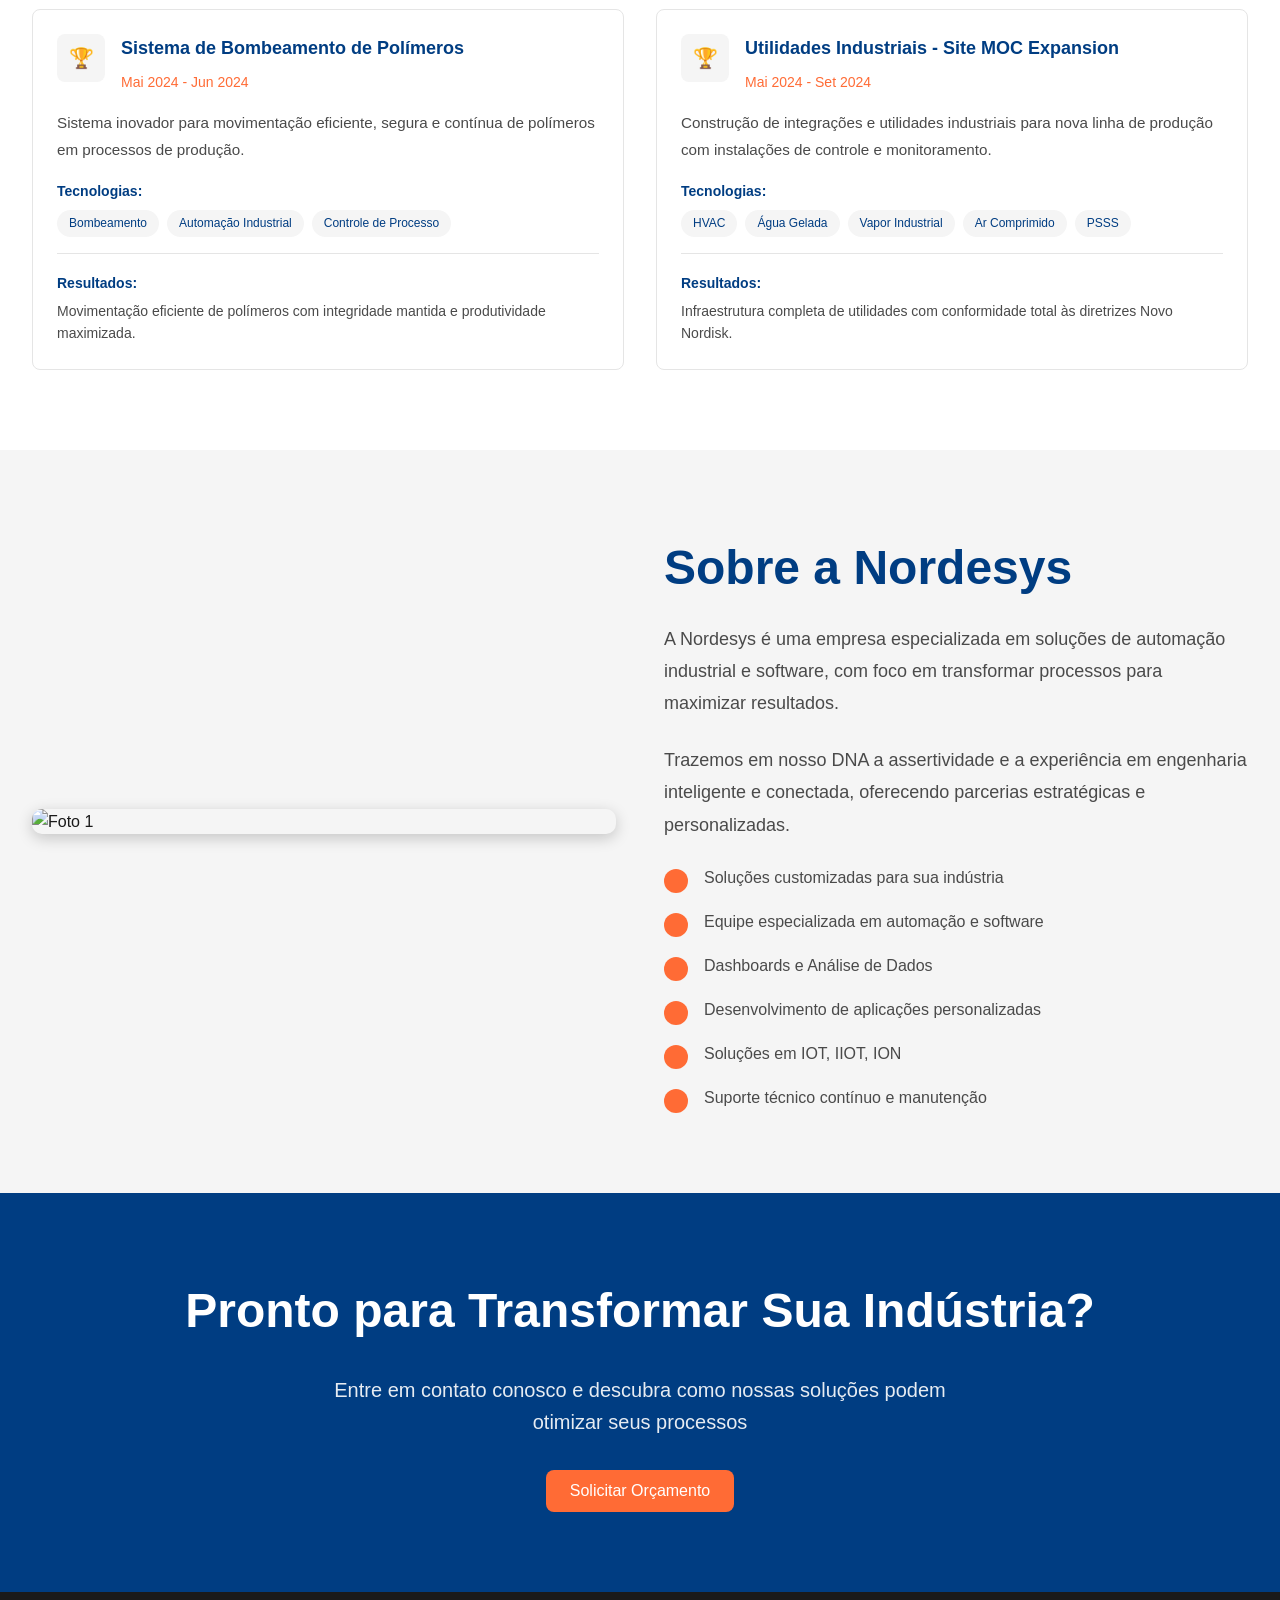
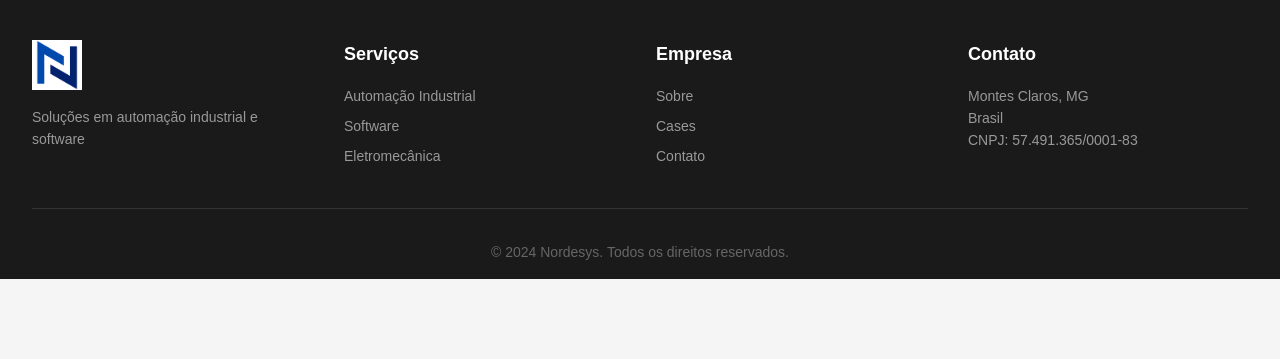
==== commit 75137036: "Update index.html" ====
--- a/index.html
+++ b/index.html
@@ -21,6 +21,7 @@
                 <a href="index.html#servicos" class="nav-link">Serviços</a>
                 <a href="index.html#cases" class="nav-link">Cases</a>
                 <a href="index.html#sobre" class="nav-link">Sobre</a>
+                 <a href="automacao.html" class="nav-link">WorkShops</a>
                 <a href="treinamento.html" class="nav-link">Treinamentos</a>
                 <button class="btn btn-accent" onclick= "abrirWhatsApp()">Solicitar Visita Técnica</button>
             </nav>
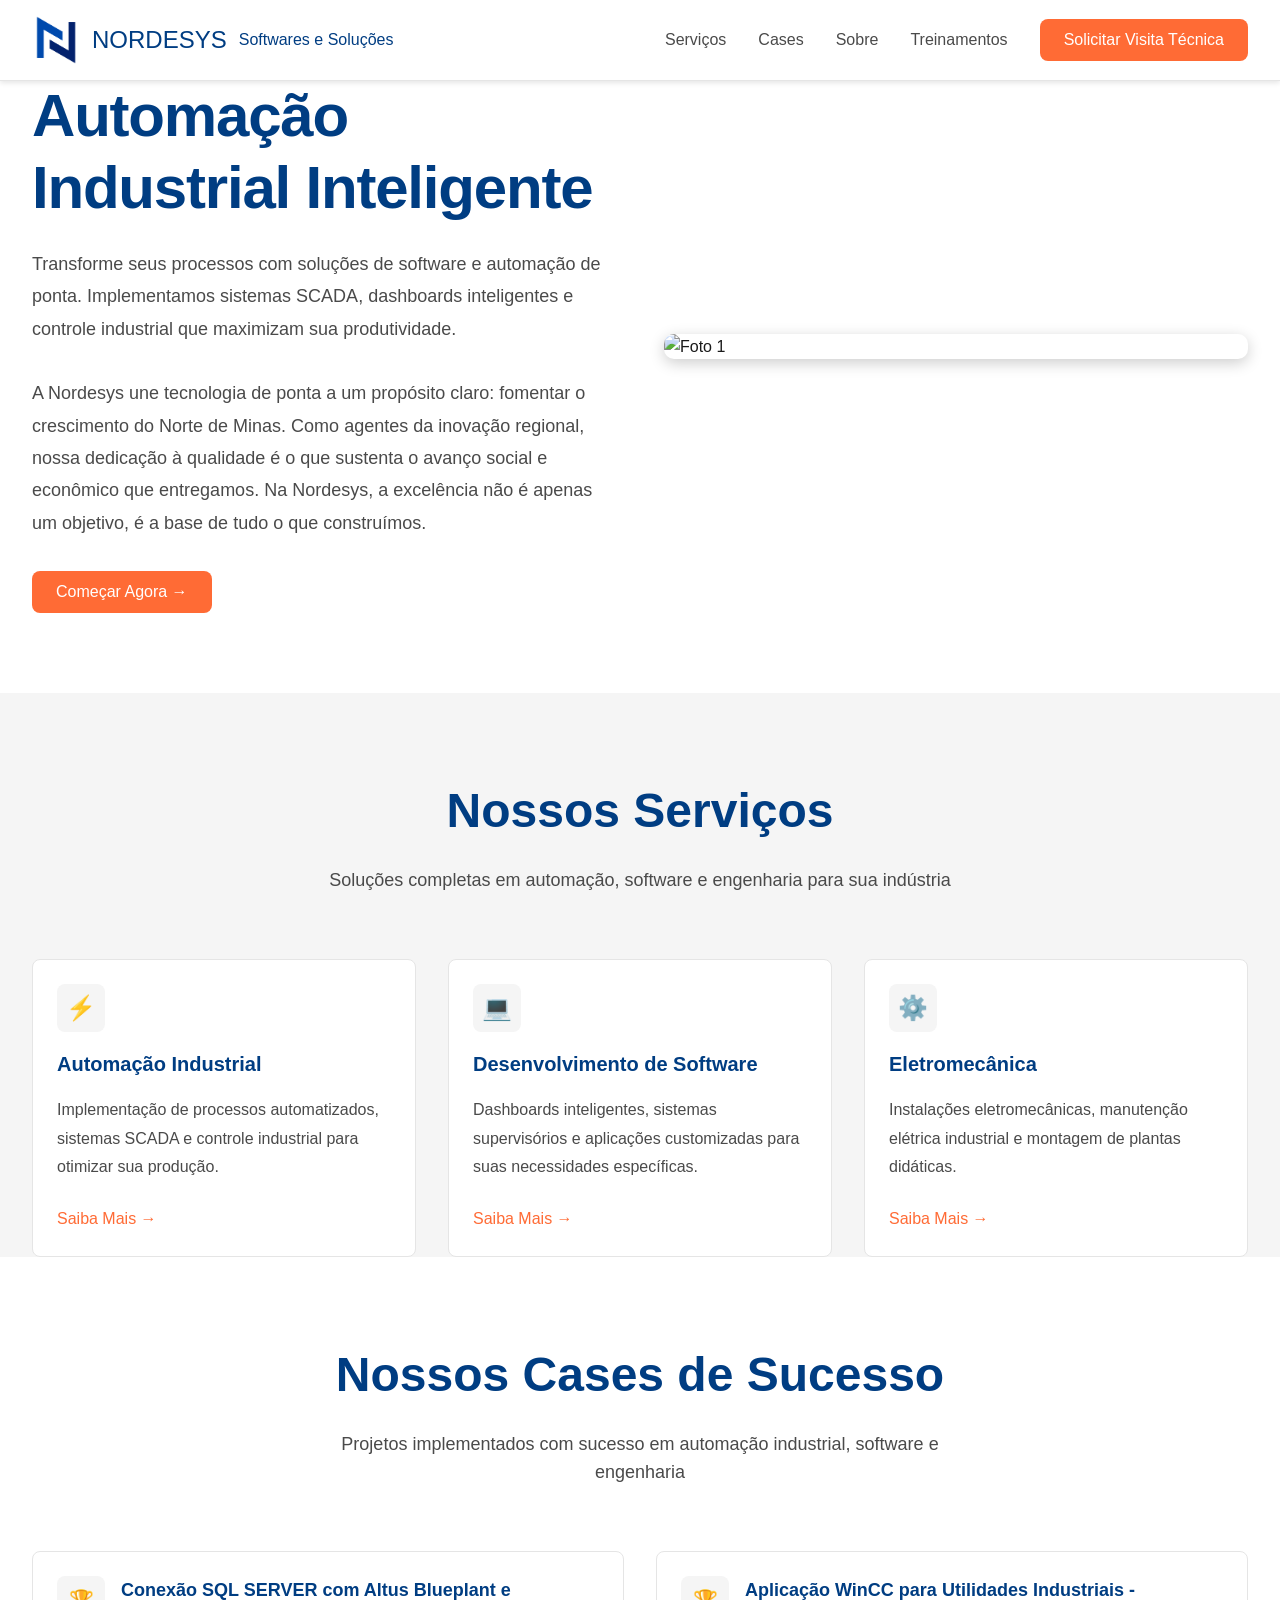
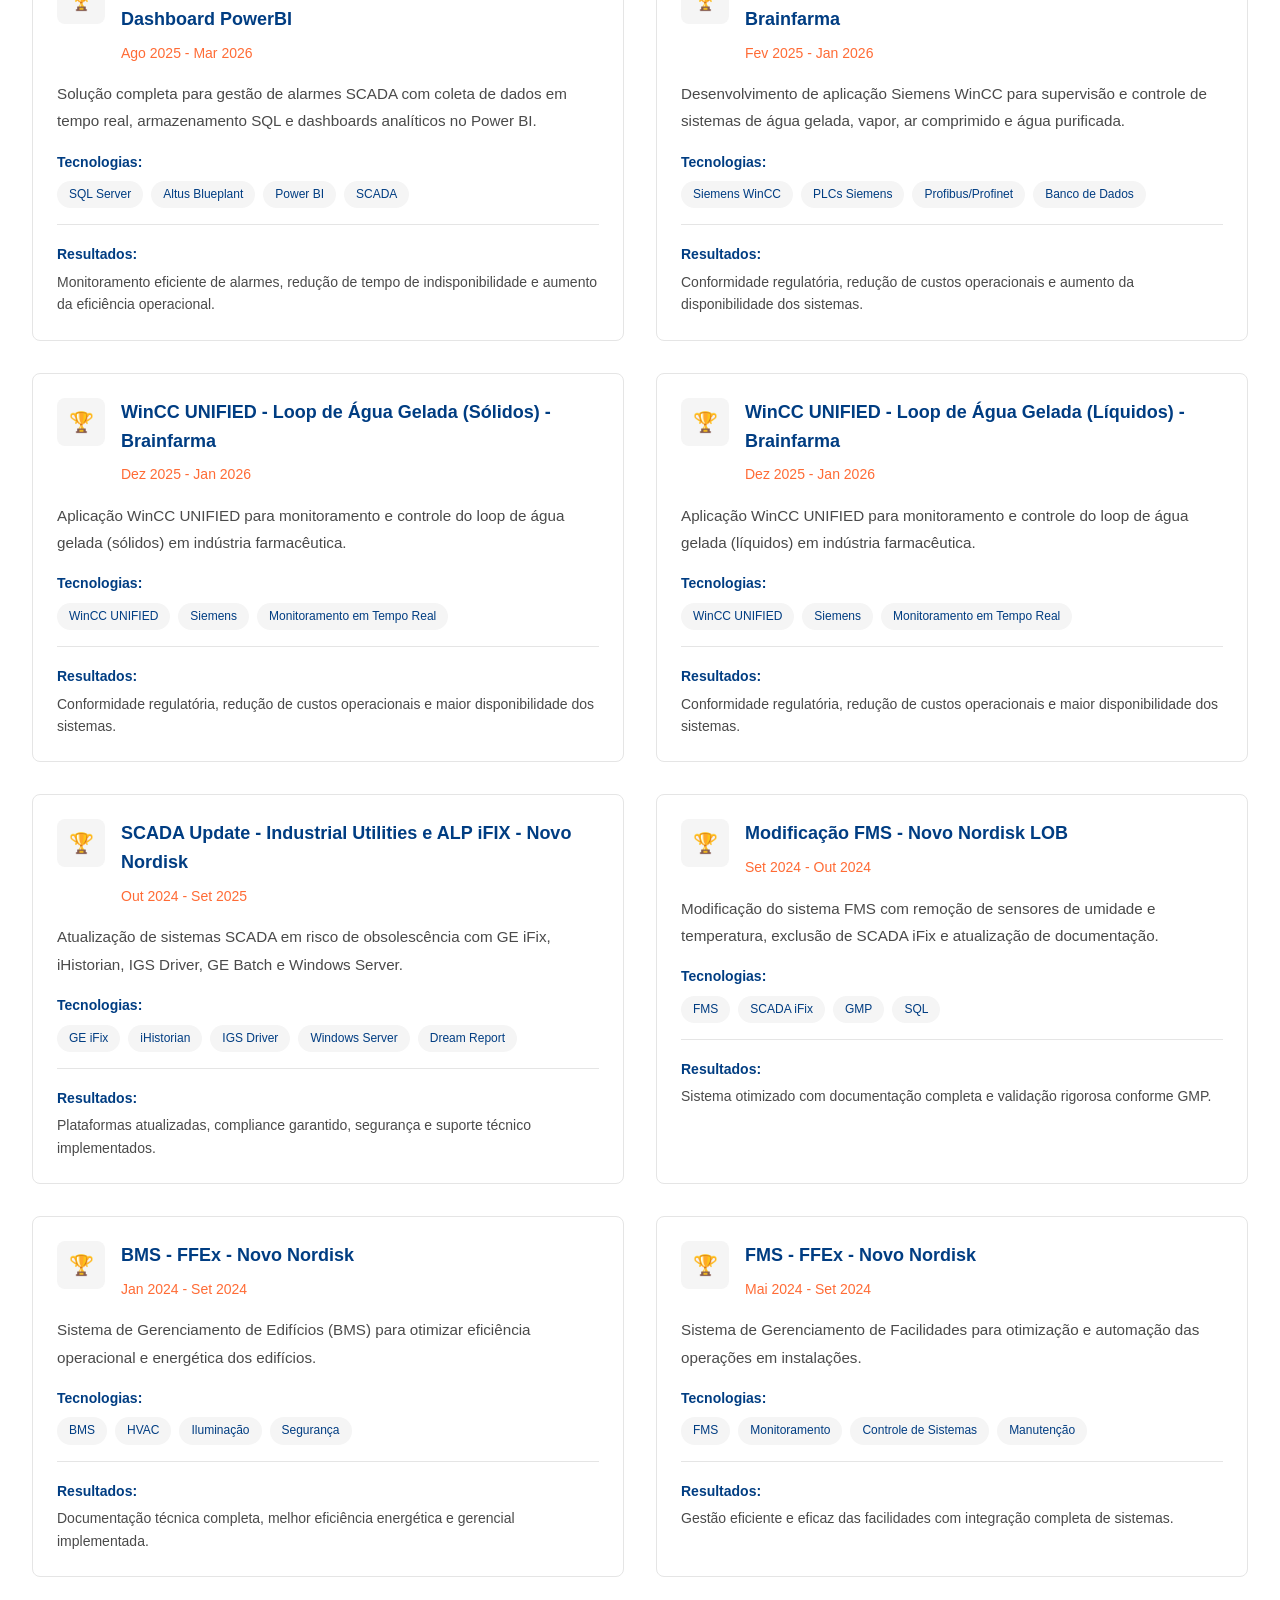
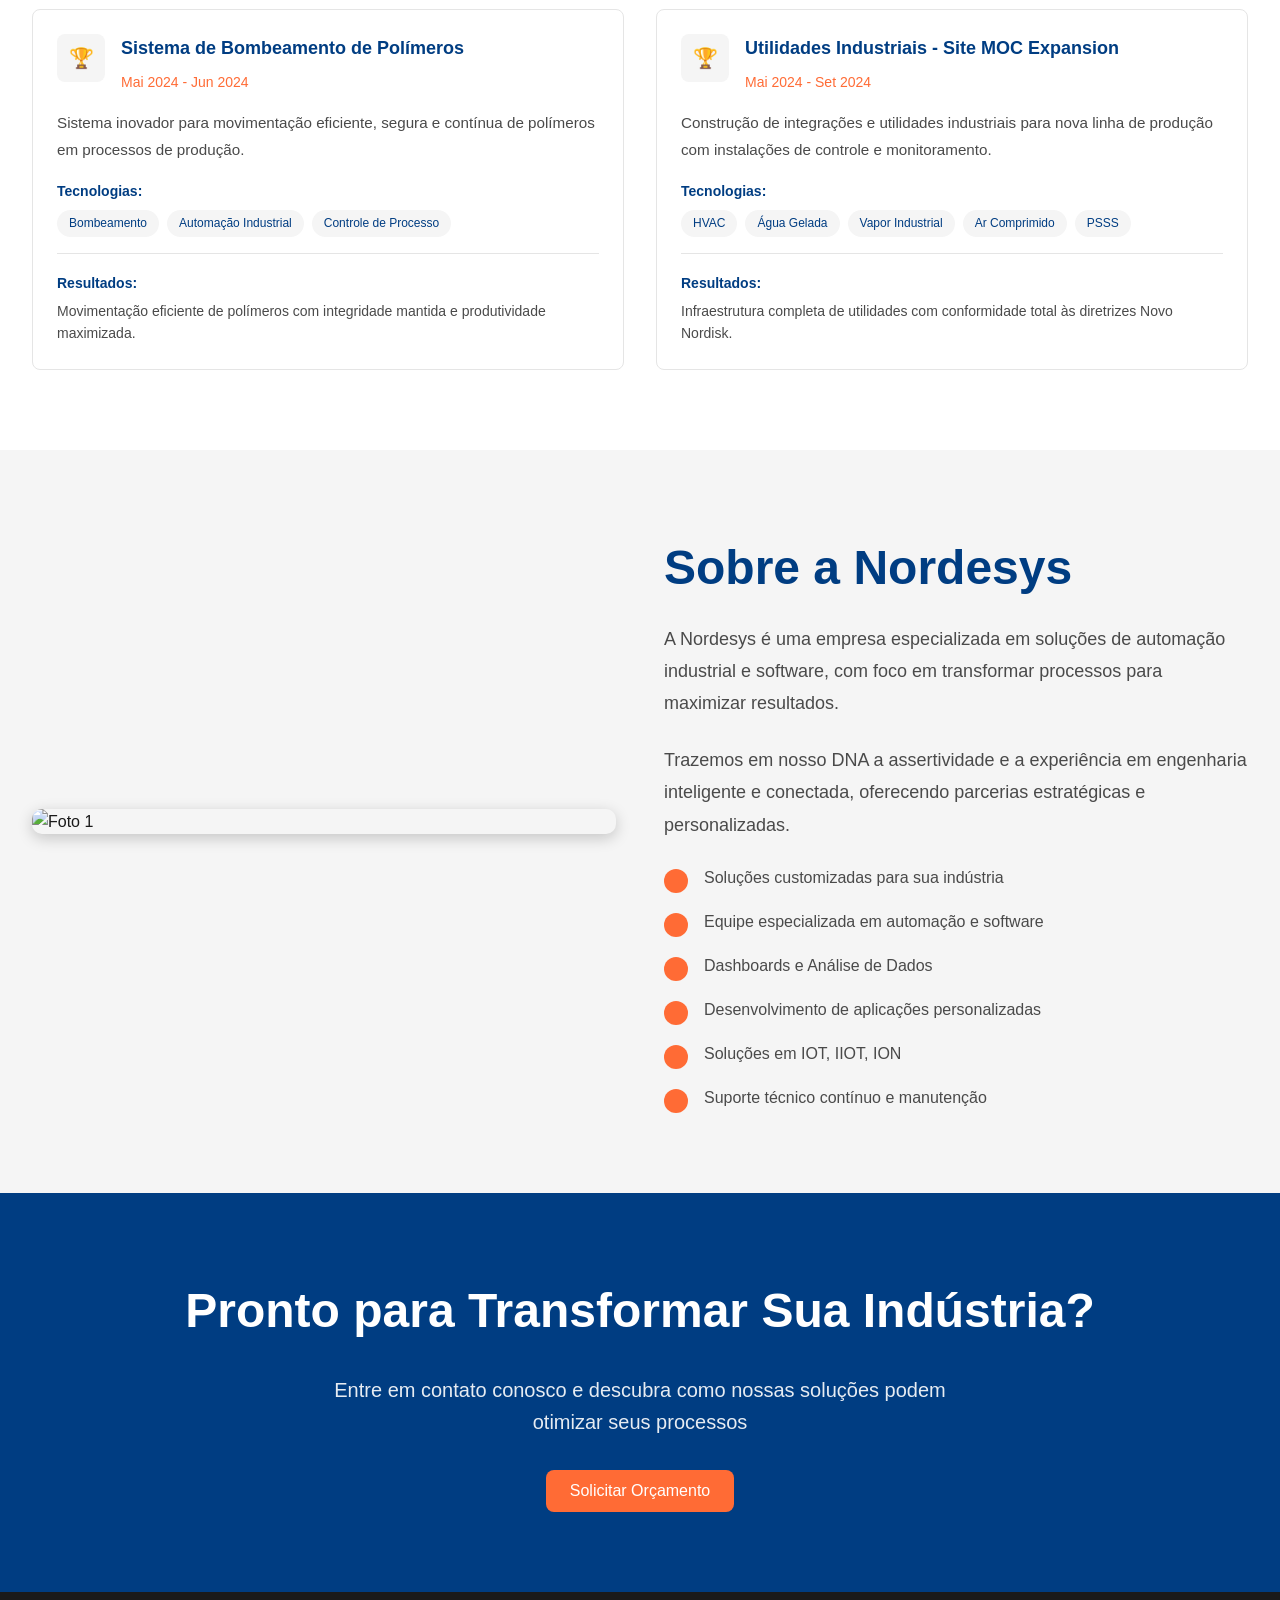
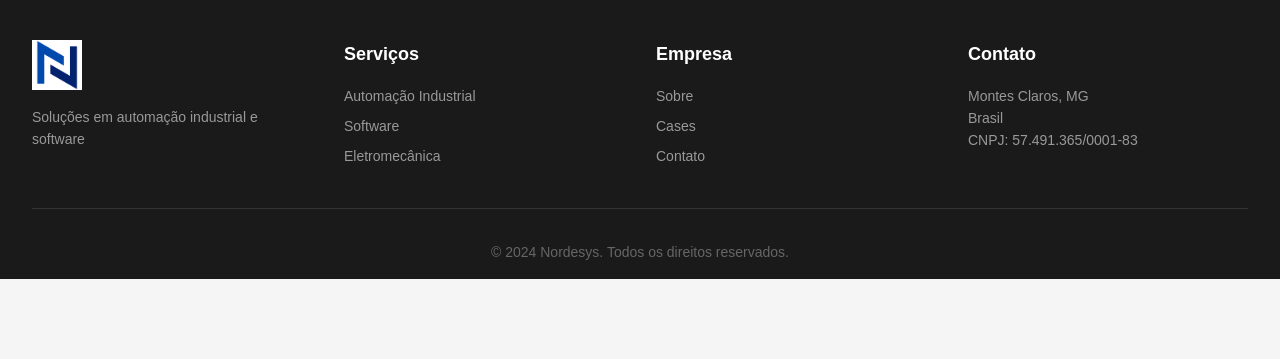
==== commit 2e1bc5e2: "Remove 'WorkShops' link from navigation" ====
--- a/index.html
+++ b/index.html
@@ -21,7 +21,6 @@
                 <a href="index.html#servicos" class="nav-link">Serviços</a>
                 <a href="index.html#cases" class="nav-link">Cases</a>
                 <a href="index.html#sobre" class="nav-link">Sobre</a>
-                 <a href="automacao.html" class="nav-link">WorkShops</a>
                 <a href="treinamento.html" class="nav-link">Treinamentos</a>
                 <button class="btn btn-accent" onclick= "abrirWhatsApp()">Solicitar Visita Técnica</button>
             </nav>
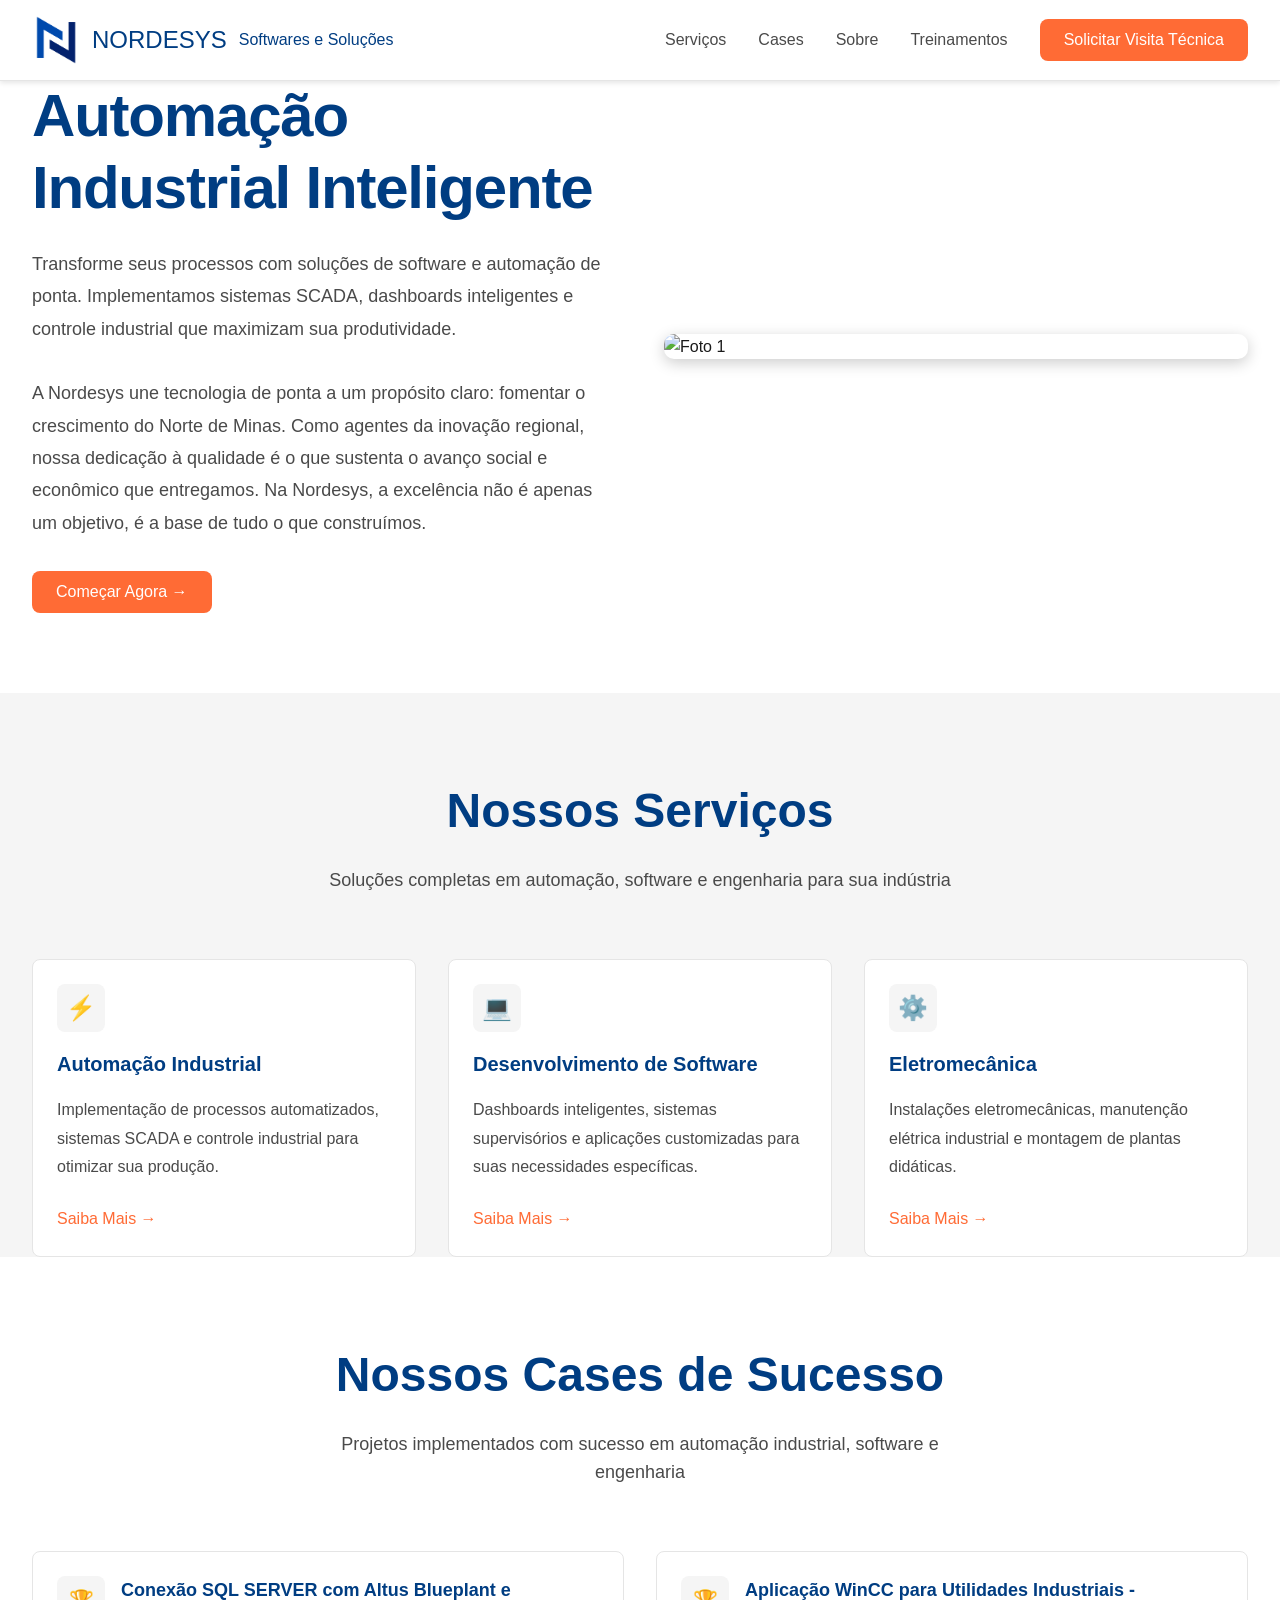
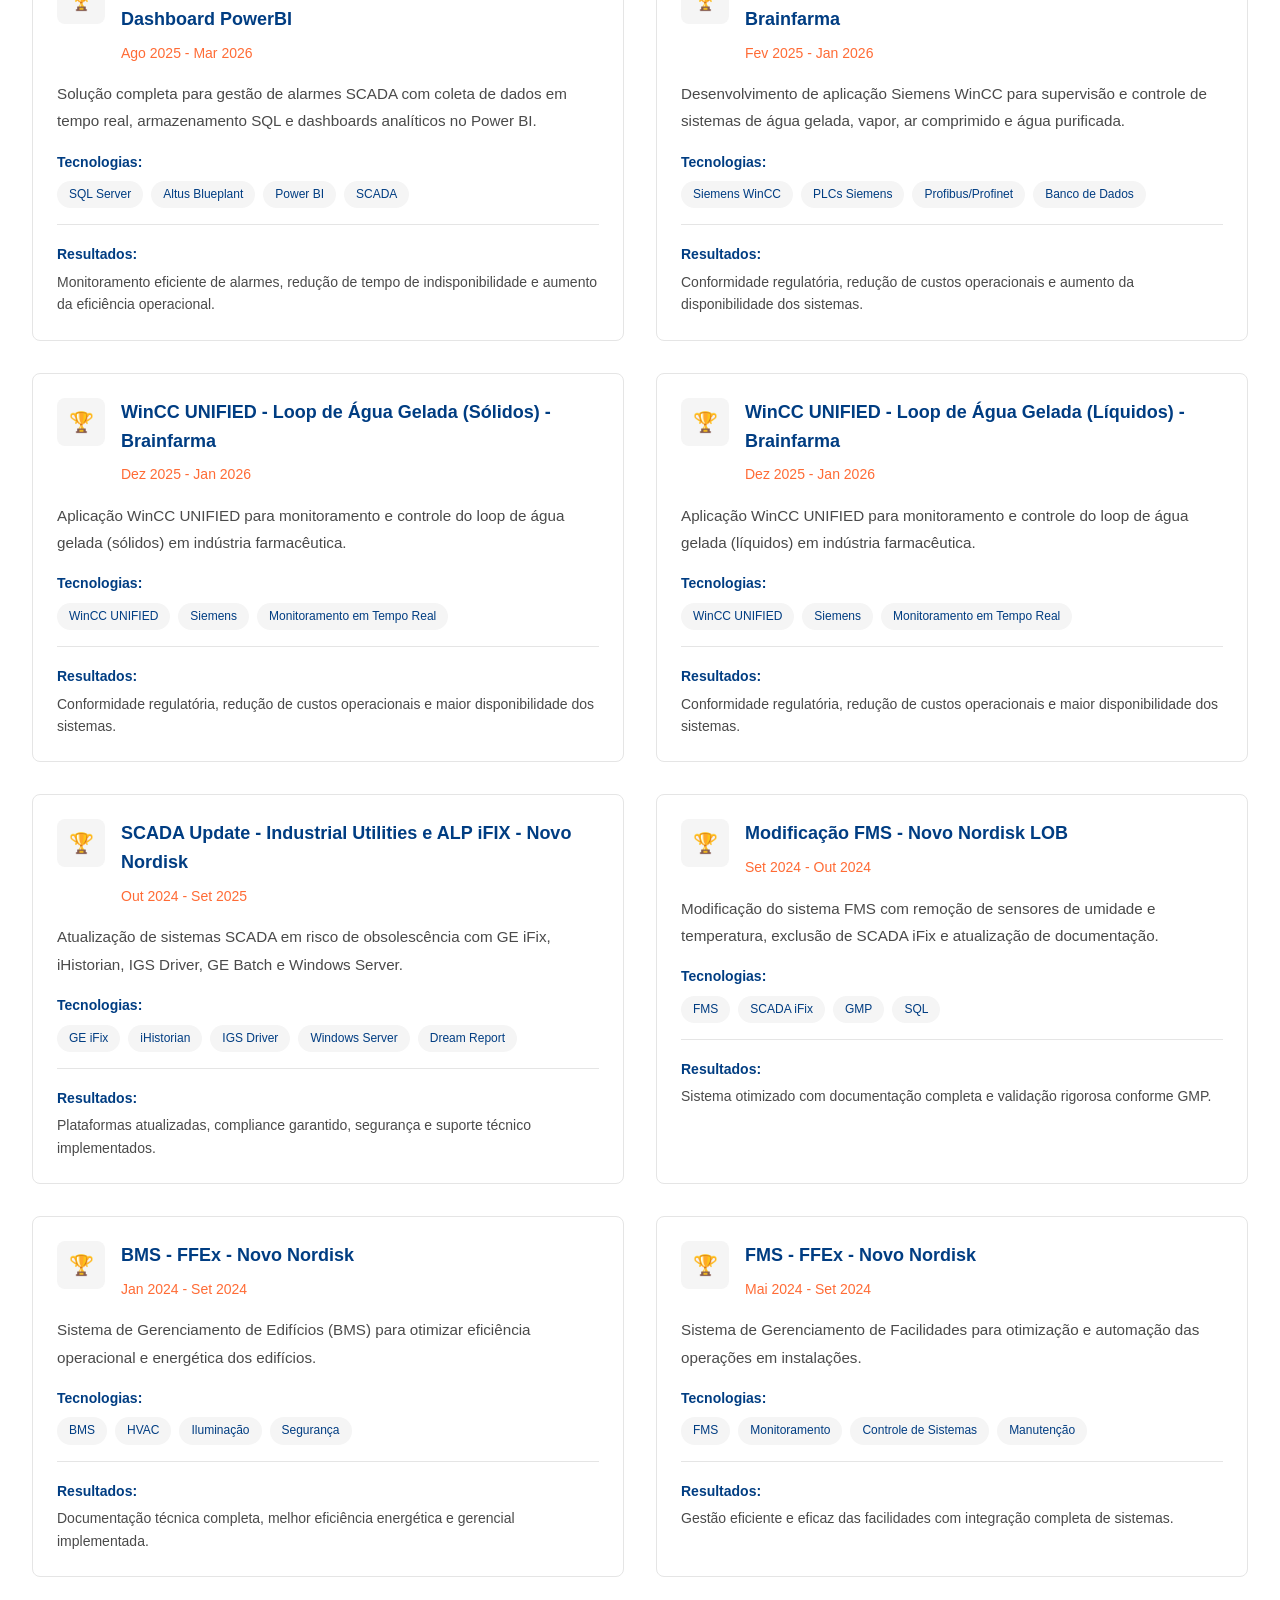
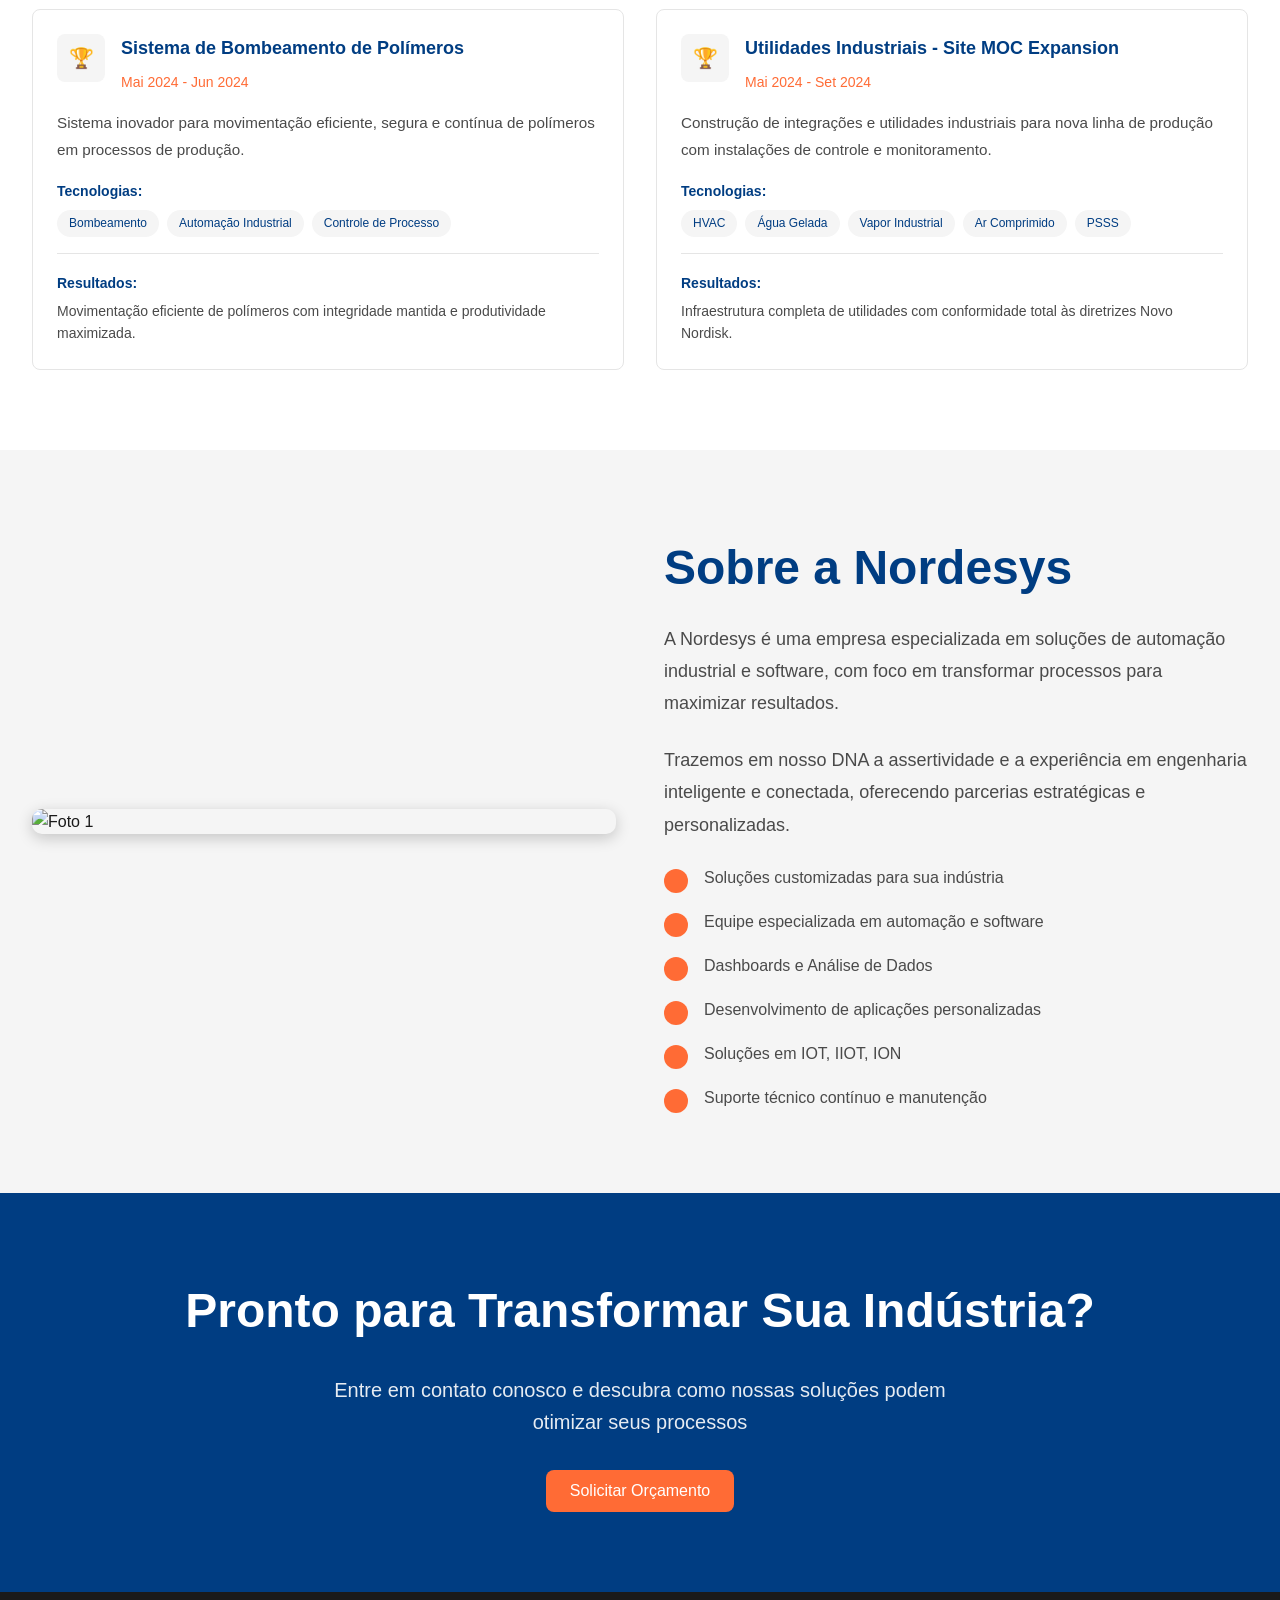
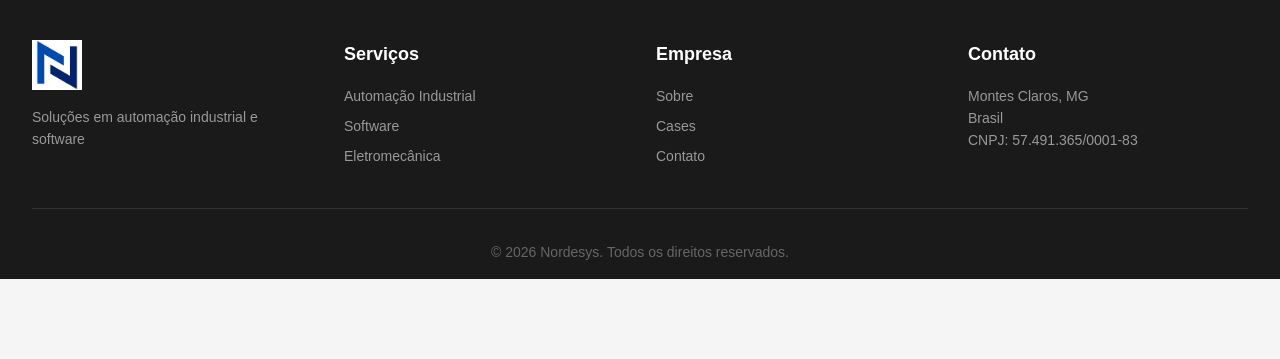
==== commit ca4677e9: "Update index.html" ====
--- a/index.html
+++ b/index.html
@@ -224,7 +224,7 @@
                 </div>
             </div>
             <div class="footer-bottom">
-                <p>&copy; 2024 Nordesys. Todos os direitos reservados.</p>
+                <p>&copy; 2026 Nordesys. Todos os direitos reservados.</p>
             </div>
         </div>
     </footer>
